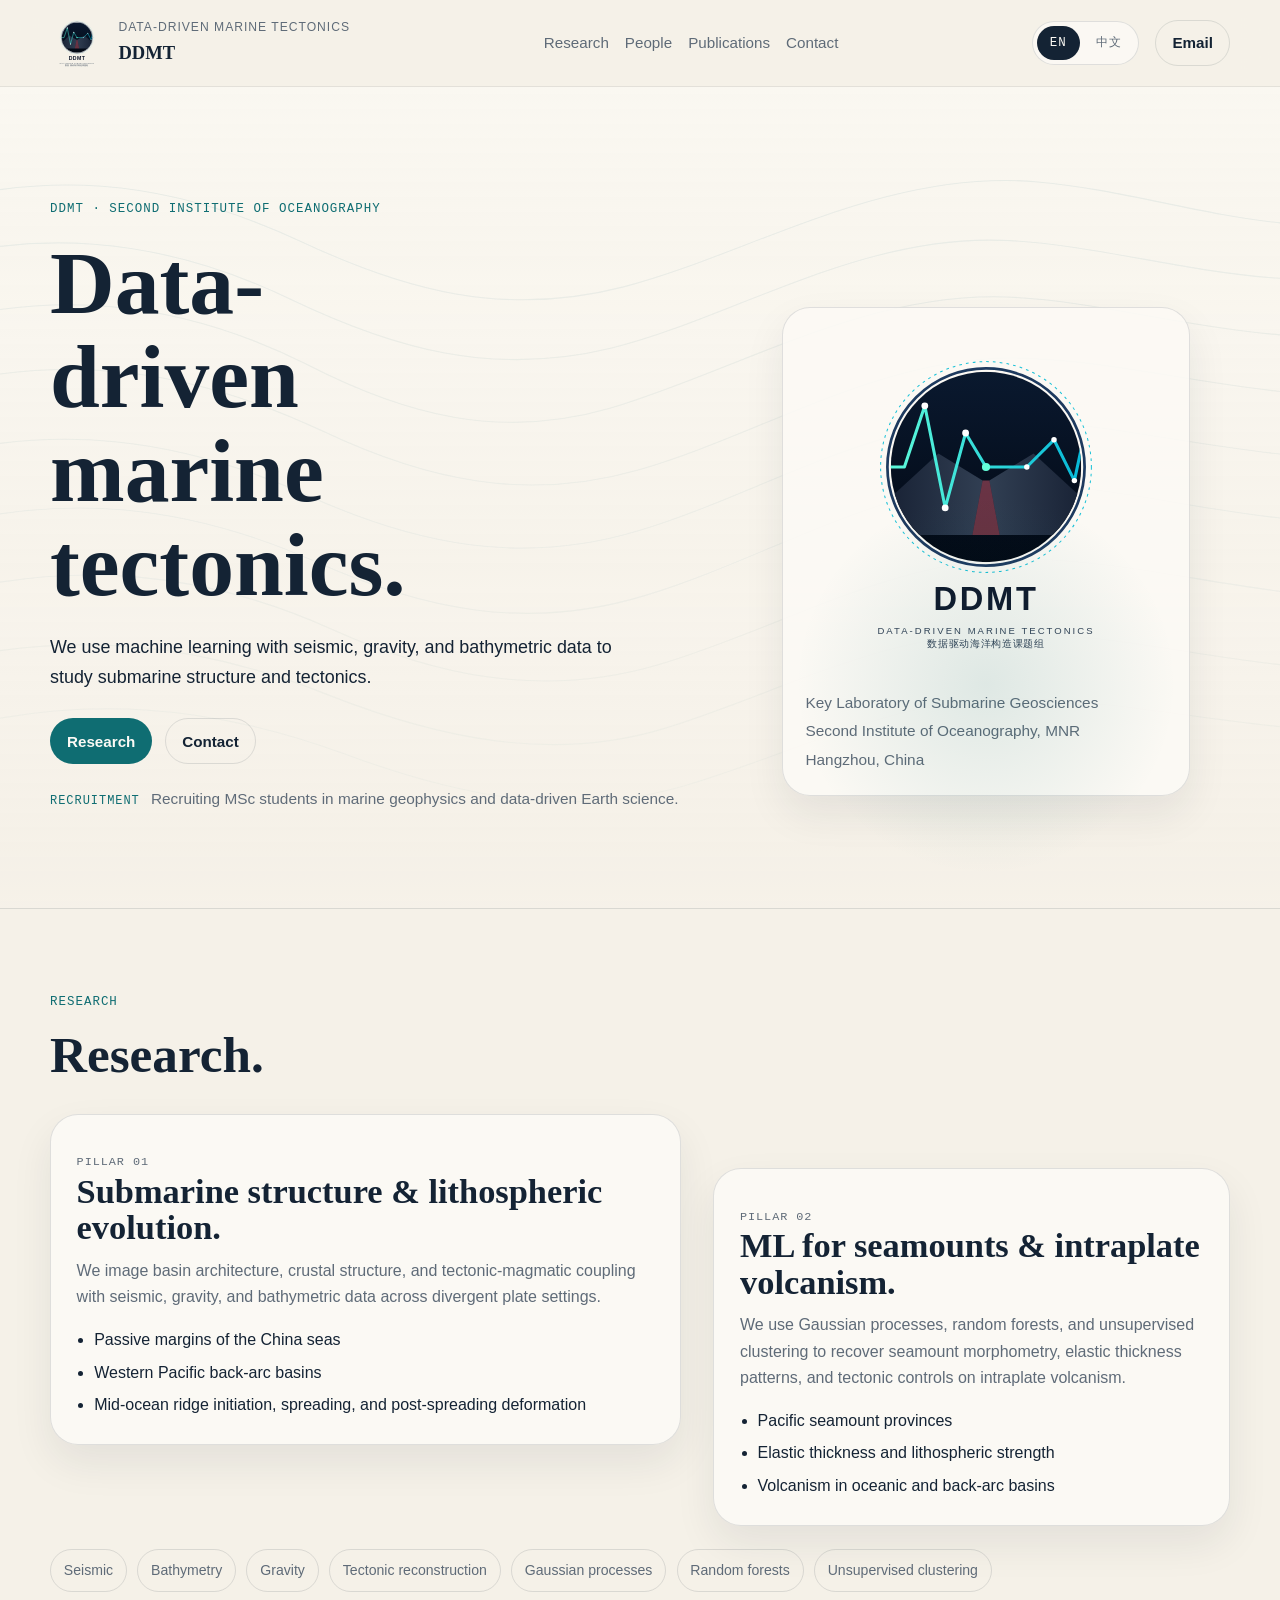
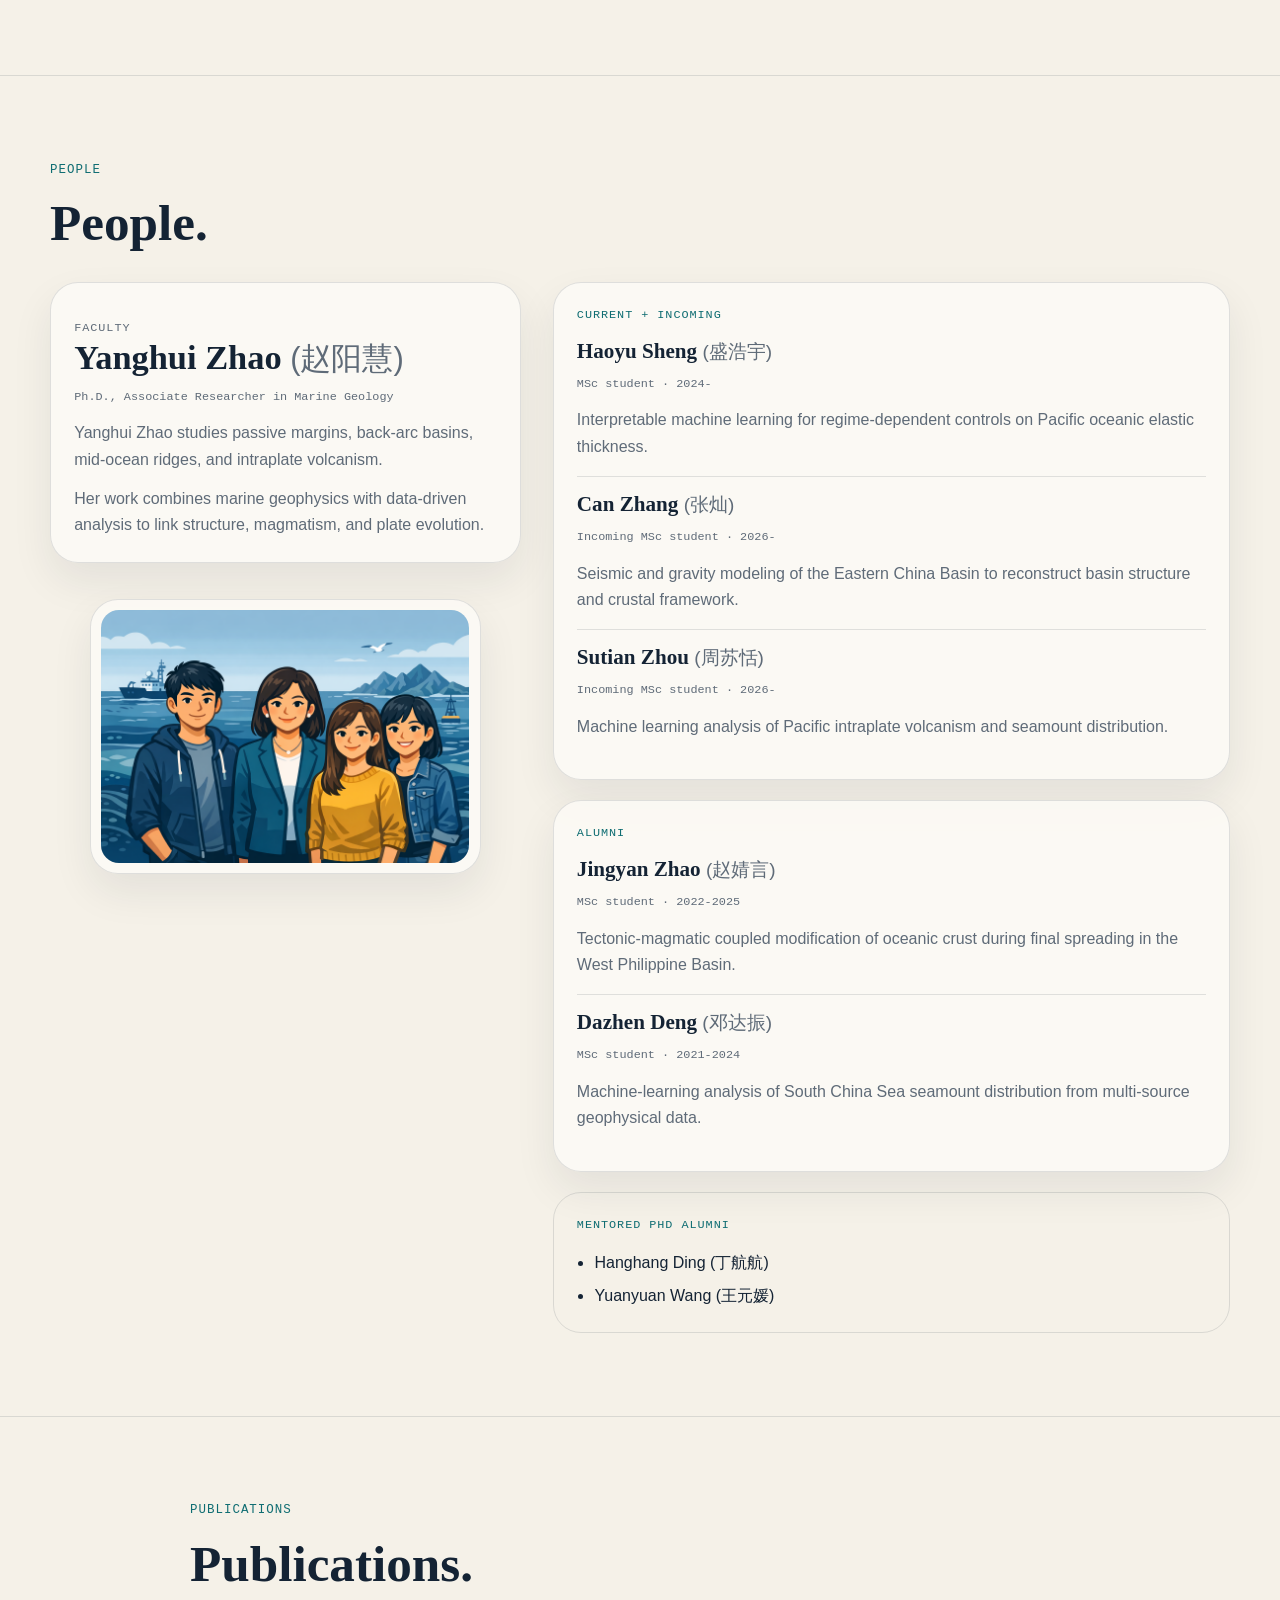
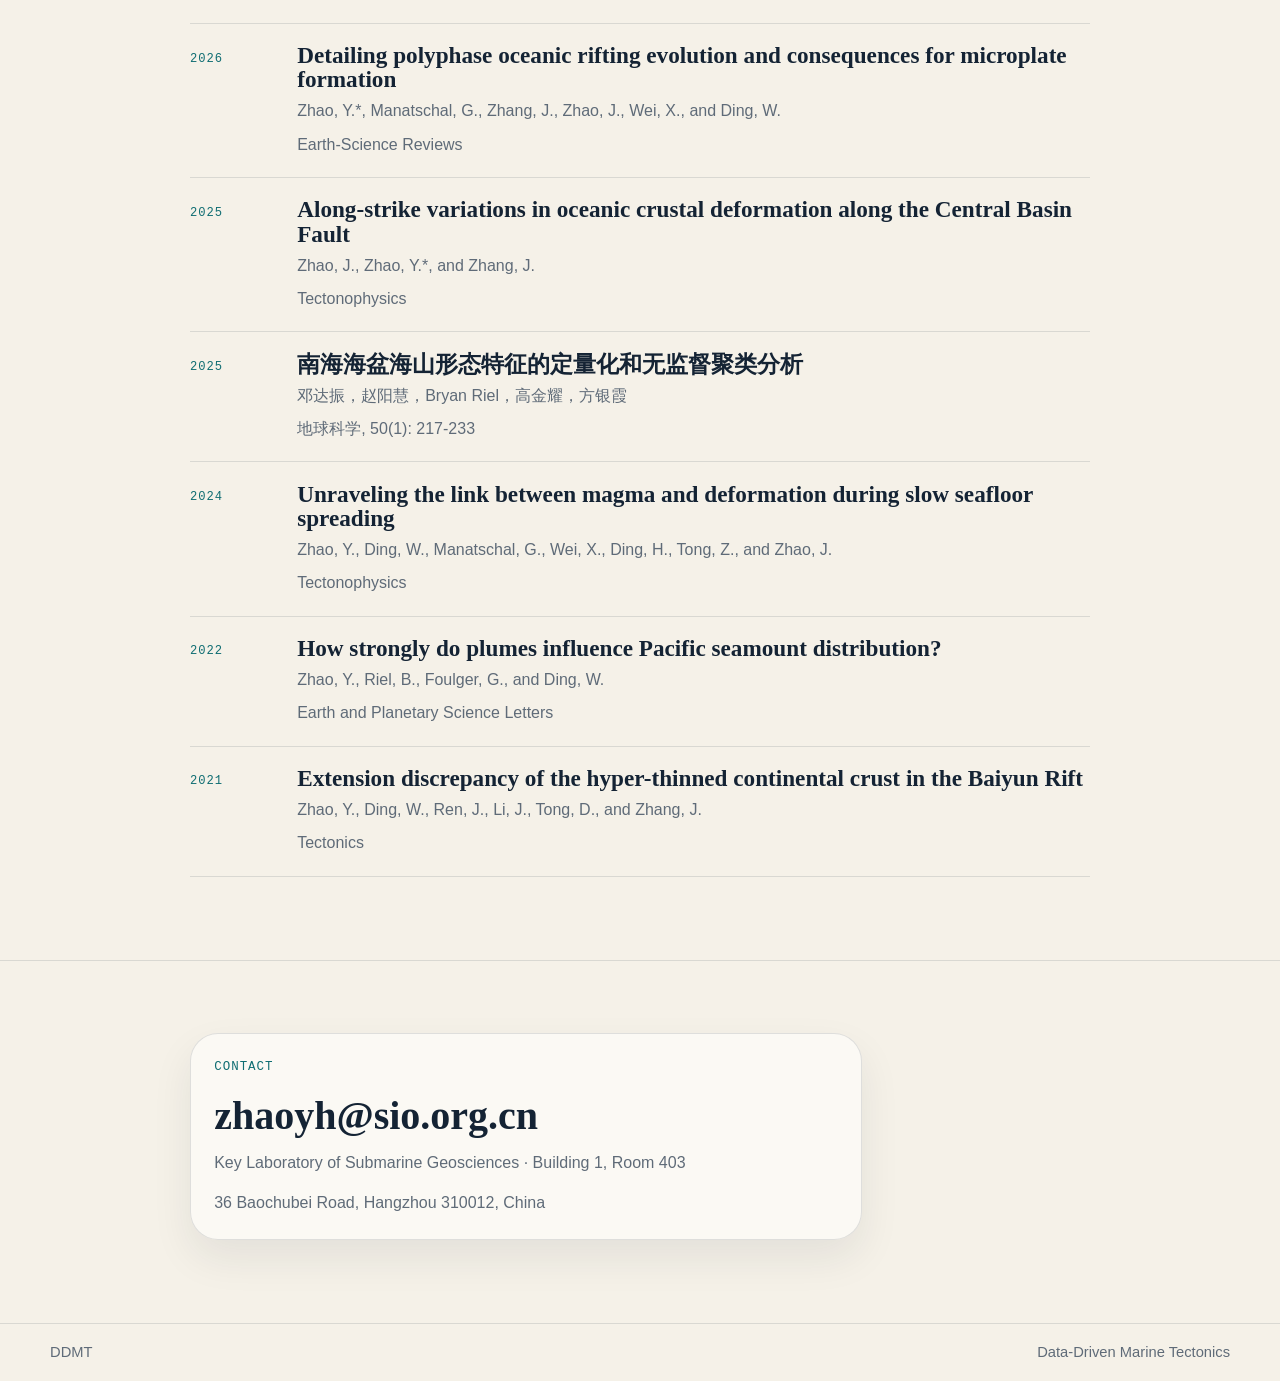
==== index.html @ 559ba995 "Add files via upload" ====
<!doctype html>
<html lang="en">
  <head>
    <meta charset="utf-8">
    <meta name="viewport" content="width=device-width, initial-scale=1">
    <title>DDMT | Data-Driven Marine Tectonics</title>
    <meta
      name="description"
      content="Data-Driven Marine Tectonics uses machine learning with seismic, gravity, and bathymetric data to study submarine structure and tectonics."
    >
    <link rel="stylesheet" href="styles.css">
  </head>
  <body>
    <header class="site-header">
      <div class="shell header-shell">
        <a class="brand" href="#top" aria-label="DDMT home">
          <img src="assets/logo.svg" alt="DDMT logo">
          <div class="brand-copy">
            <span>Data-Driven Marine Tectonics</span>
            <strong>DDMT</strong>
          </div>
        </a>

        <nav class="site-nav" aria-label="Primary">
          <a href="#research">Research</a>
          <a href="#people">People</a>
          <a href="#publications">Publications</a>
          <a href="#contact">Contact</a>
        </nav>

        <div class="header-tools">
          <nav class="language-switch" aria-label="Language switch">
            <a class="is-active" href="index.html" lang="en">EN</a>
            <a href="zh/index.html" lang="zh-CN">中文</a>
          </nav>

          <a class="button button--ghost" href="mailto:zhaoyh@sio.org.cn">Email</a>
        </div>
      </div>
    </header>

    <main id="top">
      <section class="hero">
        <div class="shell hero-layout">
          <div class="hero-copy" data-reveal>
            <p class="section-tag">DDMT · Second Institute of Oceanography</p>
            <h1>Data-driven marine tectonics.</h1>
            <p class="hero-mission">
              We use machine learning with seismic, gravity, and bathymetric data to study
              submarine structure and tectonics.
            </p>

            <div class="hero-actions">
              <a class="button" href="#research">Research</a>
              <a class="button button--secondary" href="#contact">Contact</a>
            </div>

            <p class="hero-note">
              <span>Recruitment</span>
              Recruiting MSc students in marine geophysics and data-driven Earth science.
            </p>
          </div>

          <figure class="hero-mark" data-reveal>
            <img class="hero-mark__logo" src="assets/logo.svg" alt="DDMT logo">
            <div class="hero-mark__meta">
              <p>Key Laboratory of Submarine Geosciences</p>
              <p>Second Institute of Oceanography, MNR</p>
              <p>Hangzhou, China</p>
            </div>
          </figure>
        </div>
      </section>

      <section class="section" id="research">
        <div class="shell">
          <div class="section-head" data-reveal>
            <p class="section-tag">Research</p>
            <h2>Research.</h2>
          </div>

          <div class="research-columns">
            <article class="research-pillar research-pillar--primary" data-reveal>
              <p class="mono-label">Pillar 01</p>
              <h3>Submarine structure &amp; lithospheric evolution.</h3>
              <p>
                We image basin architecture, crustal structure, and tectonic-magmatic coupling
                with seismic, gravity, and bathymetric data across divergent plate settings.
              </p>
              <ul class="plain-list">
                <li>Passive margins of the China seas</li>
                <li>Western Pacific back-arc basins</li>
                <li>Mid-ocean ridge initiation, spreading, and post-spreading deformation</li>
              </ul>
            </article>

            <article class="research-pillar research-pillar--secondary" data-reveal>
              <p class="mono-label">Pillar 02</p>
              <h3>ML for seamounts &amp; intraplate volcanism.</h3>
              <p>
                We use Gaussian processes, random forests, and unsupervised clustering to recover
                seamount morphometry, elastic thickness patterns, and tectonic controls on
                intraplate volcanism.
              </p>
              <ul class="plain-list">
                <li>Pacific seamount provinces</li>
                <li>Elastic thickness and lithospheric strength</li>
                <li>Volcanism in oceanic and back-arc basins</li>
              </ul>
            </article>
          </div>

          <div class="method-band" data-reveal>
            <span>Seismic</span>
            <span>Bathymetry</span>
            <span>Gravity</span>
            <span>Tectonic reconstruction</span>
            <span>Gaussian processes</span>
            <span>Random forests</span>
            <span>Unsupervised clustering</span>
          </div>
        </div>
      </section>

      <section class="section" id="people">
        <div class="shell">
          <div class="section-head" data-reveal>
            <p class="section-tag">People</p>
            <h2>People.</h2>
          </div>

          <div class="people-grid">
            <div class="people-aside">
              <article class="faculty-note" data-reveal>
                <p class="mono-label">Faculty</p>
                <h3>Yanghui Zhao <span>(赵阳慧)</span></h3>
                <p class="person-meta">Ph.D., Associate Researcher in Marine Geology</p>
                <p>
                  Yanghui Zhao studies passive margins, back-arc basins, mid-ocean ridges, and
                  intraplate volcanism.
                </p>
                <p>
                  Her work combines marine geophysics with data-driven analysis to link structure,
                  magmatism, and plate evolution.
                </p>
              </article>

              <figure class="group-figure" data-reveal>
                <img src="assets/group-photo-placeholder.png" alt="Cartoon group portrait of DDMT members">
              </figure>
            </div>

            <div class="people-lists">
              <section class="roster" data-reveal>
                <p class="mono-label">Current + Incoming</p>

                <article class="person-card">
                  <h4>Haoyu Sheng <span>(盛浩宇)</span></h4>
                  <p class="person-meta">MSc student · 2024-</p>
                  <p>Interpretable machine learning for regime-dependent controls on Pacific oceanic elastic thickness.</p>
                </article>

                <article class="person-card">
                  <h4>Can Zhang <span>(张灿)</span></h4>
                  <p class="person-meta">Incoming MSc student · 2026-</p>
                  <p>Seismic and gravity modeling of the Eastern China Basin to reconstruct basin structure and crustal framework.</p>
                </article>

                <article class="person-card">
                  <h4>Sutian Zhou <span>(周苏恬)</span></h4>
                  <p class="person-meta">Incoming MSc student · 2026-</p>
                  <p>Machine learning analysis of Pacific intraplate volcanism and seamount distribution.</p>
                </article>
              </section>

              <section class="roster" data-reveal>
                <p class="mono-label">Alumni</p>

                <article class="person-card">
                  <h4>Jingyan Zhao <span>(赵婧言)</span></h4>
                  <p class="person-meta">MSc student · 2022-2025</p>
                  <p>Tectonic-magmatic coupled modification of oceanic crust during final spreading in the West Philippine Basin.</p>
                </article>

                <article class="person-card">
                  <h4>Dazhen Deng <span>(邓达振)</span></h4>
                  <p class="person-meta">MSc student · 2021-2024</p>
                  <p>Machine-learning analysis of South China Sea seamount distribution from multi-source geophysical data.</p>
                </article>
              </section>

              <section class="roster roster--plain" data-reveal>
                <p class="mono-label">Mentored PhD Alumni</p>
                <ul class="plain-list plain-list--tight">
                  <li>Hanghang Ding (丁航航)</li>
                  <li>Yuanyuan Wang (王元媛)</li>
                </ul>
              </section>
            </div>
          </div>
        </div>
      </section>

      <section class="section" id="publications">
        <div class="shell shell--narrow">
          <div class="section-head" data-reveal>
            <p class="section-tag">Publications</p>
            <h2>Publications.</h2>
          </div>

          <div class="publication-list">
            <article class="publication-row" data-reveal>
              <p class="publication-year">2026</p>
              <div class="publication-main">
                <h3>Detailing polyphase oceanic rifting evolution and consequences for microplate formation</h3>
                <p>Zhao, Y.*, Manatschal, G., Zhang, J., Zhao, J., Wei, X., and Ding, W.</p>
                <p class="publication-venue">Earth-Science Reviews</p>
              </div>
            </article>

            <article class="publication-row" data-reveal>
              <p class="publication-year">2025</p>
              <div class="publication-main">
                <h3>Along-strike variations in oceanic crustal deformation along the Central Basin Fault</h3>
                <p>Zhao, J., Zhao, Y.*, and Zhang, J.</p>
                <p class="publication-venue">Tectonophysics</p>
              </div>
            </article>

            <article class="publication-row" data-reveal>
              <p class="publication-year">2025</p>
              <div class="publication-main">
                <h3>南海海盆海山形态特征的定量化和无监督聚类分析</h3>
                <p>邓达振，赵阳慧，Bryan Riel，高金耀，方银霞</p>
                <p class="publication-venue">地球科学, 50(1): 217-233</p>
              </div>
            </article>

            <article class="publication-row" data-reveal>
              <p class="publication-year">2024</p>
              <div class="publication-main">
                <h3>Unraveling the link between magma and deformation during slow seafloor spreading</h3>
                <p>Zhao, Y., Ding, W., Manatschal, G., Wei, X., Ding, H., Tong, Z., and Zhao, J.</p>
                <p class="publication-venue">Tectonophysics</p>
              </div>
            </article>

            <article class="publication-row" data-reveal>
              <p class="publication-year">2022</p>
              <div class="publication-main">
                <h3>How strongly do plumes influence Pacific seamount distribution?</h3>
                <p>Zhao, Y., Riel, B., Foulger, G., and Ding, W.</p>
                <p class="publication-venue">Earth and Planetary Science Letters</p>
              </div>
            </article>

            <article class="publication-row" data-reveal>
              <p class="publication-year">2021</p>
              <div class="publication-main">
                <h3>Extension discrepancy of the hyper-thinned continental crust in the Baiyun Rift</h3>
                <p>Zhao, Y., Ding, W., Ren, J., Li, J., Tong, D., and Zhang, J.</p>
                <p class="publication-venue">Tectonics</p>
              </div>
            </article>
          </div>
        </div>
      </section>

      <section class="section section--contact" id="contact">
        <div class="shell shell--narrow">
          <div class="contact-block" data-reveal>
            <p class="section-tag">Contact</p>
            <a class="contact-line contact-line--primary" href="mailto:zhaoyh@sio.org.cn">zhaoyh@sio.org.cn</a>
            <p class="contact-line">Key Laboratory of Submarine Geosciences · Building 1, Room 403</p>
            <p class="contact-line">36 Baochubei Road, Hangzhou 310012, China</p>
          </div>
        </div>
      </section>
    </main>

    <footer class="site-footer">
      <div class="shell footer-shell">
        <p>DDMT</p>
        <p>Data-Driven Marine Tectonics</p>
      </div>
    </footer>

    <script src="script.js"></script>
  </body>
</html>
---- styles.css ----
:root {
  --paper: #f5f1e8;
  --paper-strong: #fcfaf5;
  --panel: #faf7f0;
  --ink: #142334;
  --muted: #5f6b78;
  --accent: #0f6d72;
  --accent-soft: rgba(15, 109, 114, 0.1);
  --rule: rgba(20, 35, 52, 0.12);
  --shadow: 0 18px 40px rgba(20, 35, 52, 0.08);
  --font-display: "Iowan Old Style", "Palatino Linotype", "Book Antiqua", "Noto Serif SC", "Songti SC", serif;
  --font-sans: -apple-system, BlinkMacSystemFont, "PingFang SC", "Hiragino Sans GB", "Noto Sans SC", "Helvetica Neue", Arial, sans-serif;
  --font-mono: "SFMono-Regular", "SF Mono", Menlo, Consolas, "Liberation Mono", monospace;
  --radius-lg: 28px;
  --radius-md: 20px;
}

* {
  box-sizing: border-box;
}

html {
  scroll-behavior: smooth;
}

body {
  margin: 0;
  color: var(--ink);
  background: var(--paper);
  font-family: var(--font-sans);
  line-height: 1.65;
}

img {
  display: block;
  max-width: 100%;
}

a {
  color: inherit;
  text-decoration: none;
}

.shell {
  width: min(1180px, calc(100vw - 2rem));
  margin: 0 auto;
}

.shell--narrow {
  width: min(900px, calc(100vw - 2rem));
}

.site-header {
  position: sticky;
  top: 0;
  z-index: 20;
  border-bottom: 1px solid rgba(20, 35, 52, 0.08);
  background: rgba(245, 241, 232, 0.86);
  backdrop-filter: blur(16px);
}

.header-shell,
.footer-shell {
  display: flex;
  align-items: center;
  justify-content: space-between;
  gap: 1rem;
  padding: 1rem 0;
}

.brand {
  display: inline-flex;
  align-items: center;
  gap: 0.9rem;
  min-width: 0;
}

.brand img {
  width: 54px;
  height: 54px;
}

.brand-copy {
  display: grid;
  gap: 0.08rem;
}

.brand-copy span {
  color: var(--muted);
  font-size: 0.76rem;
  letter-spacing: 0.08em;
  text-transform: uppercase;
}

.brand-copy strong {
  font-family: var(--font-display);
  font-size: 1.16rem;
  font-weight: 600;
}

.site-nav,
.header-tools {
  display: flex;
  align-items: center;
  gap: 1rem;
}

.site-nav a {
  color: var(--muted);
  font-size: 0.95rem;
}

.site-nav a:hover,
.site-nav a:focus-visible {
  color: var(--ink);
}

.language-switch {
  display: inline-flex;
  align-items: center;
  gap: 0.18rem;
  padding: 0.22rem;
  border: 1px solid var(--rule);
  border-radius: 999px;
  background: rgba(252, 250, 245, 0.86);
}

.language-switch a,
.section-tag,
.mono-label,
.publication-year {
  font-family: var(--font-mono);
  letter-spacing: 0.08em;
  text-transform: uppercase;
}

.language-switch a {
  display: inline-flex;
  align-items: center;
  justify-content: center;
  min-height: 34px;
  padding: 0 0.82rem;
  border-radius: 999px;
  color: var(--muted);
  font-size: 0.78rem;
}

.language-switch a.is-active {
  background: var(--ink);
  color: var(--paper-strong);
}

.button {
  display: inline-flex;
  align-items: center;
  justify-content: center;
  min-height: 46px;
  padding: 0 1rem;
  border: 1px solid transparent;
  border-radius: 999px;
  background: var(--accent);
  color: var(--paper-strong);
  font-family: var(--font-sans);
  font-size: 0.95rem;
  font-weight: 600;
  transition: transform 180ms ease, background 180ms ease, color 180ms ease;
}

.button:hover,
.button:focus-visible {
  transform: translateY(-1px);
}

.button--secondary,
.button--ghost {
  border-color: var(--rule);
  background: transparent;
  color: var(--ink);
}

.hero {
  position: relative;
  overflow: clip;
  padding: 7rem 0 6rem;
}

.hero::before {
  content: "";
  position: absolute;
  inset: 0;
  background:
    linear-gradient(180deg, rgba(252, 250, 245, 0.7), rgba(245, 241, 232, 0.92)),
    url("assets/contours.svg") center top / cover no-repeat;
  opacity: 0.95;
  pointer-events: none;
}

.hero::after {
  content: "";
  position: absolute;
  inset: auto 8% 2rem auto;
  width: 24rem;
  height: 24rem;
  border-radius: 50%;
  background: radial-gradient(circle, rgba(15, 109, 114, 0.12), transparent 70%);
  pointer-events: none;
}

.hero-layout,
.research-columns,
.people-grid {
  position: relative;
  display: grid;
  gap: 2rem;
}

.hero-layout {
  grid-template-columns: minmax(0, 1.15fr) minmax(300px, 0.85fr);
  align-items: end;
}

.hero-copy,
[data-reveal] {
  opacity: 1;
  transform: translateY(0);
  transition: opacity 700ms ease, transform 700ms ease;
}

.js-ready [data-reveal] {
  opacity: 0;
  transform: translateY(18px);
}

.js-ready [data-reveal].is-visible {
  opacity: 1;
  transform: translateY(0);
}

.section-tag {
  margin: 0 0 1rem;
  color: var(--accent);
  font-size: 0.78rem;
}

.hero h1,
.section-head h2,
.research-pillar h3,
.faculty-note h3,
.person-card h4,
.publication-main h3,
.contact-line--primary {
  margin: 0;
  font-family: var(--font-display);
  font-weight: 600;
  line-height: 1.05;
}

.hero h1 {
  max-width: 10ch;
  font-size: clamp(3.2rem, 7vw, 6rem);
}

.hero-mission {
  max-width: 38rem;
  margin: 1.35rem 0 0;
  font-size: 1.12rem;
  color: var(--ink);
}

.hero-actions {
  display: flex;
  flex-wrap: wrap;
  gap: 0.8rem;
  margin-top: 1.6rem;
}

.hero-note {
  display: flex;
  flex-wrap: wrap;
  gap: 0.7rem;
  align-items: baseline;
  margin: 1.35rem 0 0;
  color: var(--muted);
  font-size: 0.96rem;
}

.hero-note span {
  color: var(--accent);
  font-family: var(--font-mono);
  font-size: 0.75rem;
  letter-spacing: 0.08em;
  text-transform: uppercase;
}

.hero-mark,
.research-pillar,
.faculty-note,
.group-figure,
.roster,
.contact-block {
  border: 1px solid var(--rule);
  border-radius: var(--radius-lg);
  background: rgba(252, 250, 245, 0.88);
  box-shadow: var(--shadow);
}

.hero-mark {
  display: grid;
  gap: 1.2rem;
  padding: 1.4rem;
}

.hero-mark__logo {
  width: min(100%, 340px);
  justify-self: center;
}

.hero-mark__meta {
  display: grid;
  gap: 0.2rem;
  color: var(--muted);
  font-size: 0.96rem;
}

.hero-mark__meta p {
  margin: 0;
}

.section {
  padding: 5.2rem 0;
  border-top: 1px solid var(--rule);
}

.section-head {
  max-width: 48rem;
  margin-bottom: 2rem;
}

.section-head h2 {
  font-size: clamp(2.1rem, 4vw, 3.8rem);
}

.research-columns {
  grid-template-columns: minmax(0, 1.1fr) minmax(0, 0.9fr);
  align-items: start;
}

.research-pillar {
  padding: 1.6rem;
}

.research-pillar--secondary {
  margin-top: 3.4rem;
}

.mono-label {
  margin: 0 0 0.9rem;
  color: var(--accent);
  font-size: 0.74rem;
}

.research-pillar h3,
.faculty-note h3,
.publication-main h3 {
  font-size: clamp(1.45rem, 3vw, 2.15rem);
}

.research-pillar p,
.faculty-note p,
.person-card p,
.publication-main p,
.contact-line {
  margin: 0.8rem 0 0;
  color: var(--muted);
}

.plain-list {
  margin: 1rem 0 0;
  padding-left: 1.1rem;
}

.plain-list li + li {
  margin-top: 0.4rem;
}

.plain-list--tight {
  margin-top: 0.6rem;
}

.method-band {
  display: flex;
  flex-wrap: wrap;
  gap: 0.65rem;
  margin-top: 1.4rem;
}

.method-band span {
  padding: 0.58rem 0.8rem;
  border-radius: 999px;
  background: transparent;
  border: 1px solid var(--rule);
  color: var(--muted);
  font-size: 0.88rem;
}

.people-grid {
  grid-template-columns: minmax(280px, 0.82fr) minmax(0, 1.18fr);
  align-items: start;
}

.people-aside,
.people-lists {
  display: grid;
  gap: 1.25rem;
}

.faculty-note,
.roster,
.contact-block {
  padding: 1.45rem;
}

.faculty-note h3 span,
.person-card h4 span {
  color: var(--muted);
  font-family: var(--font-sans);
  font-size: 0.9em;
  font-weight: 500;
}

.person-meta {
  color: var(--accent);
  font-family: var(--font-mono);
  font-size: 0.74rem;
}

.group-figure {
  padding: 0.65rem;
}

.group-figure img {
  width: 100%;
  aspect-ratio: 16 / 11;
  object-fit: cover;
  border-radius: calc(var(--radius-lg) - 10px);
}

.person-card {
  padding: 1rem 0;
  border-top: 1px solid var(--rule);
}

.person-card:first-of-type {
  padding-top: 0;
  border-top: 0;
}

.person-card h4 {
  font-size: 1.32rem;
}

.roster--plain {
  background: transparent;
  box-shadow: none;
}

.publication-list {
  border-top: 1px solid var(--rule);
}

.publication-row {
  display: grid;
  grid-template-columns: 88px minmax(0, 1fr);
  gap: 1.2rem;
  padding: 1.2rem 0;
  border-bottom: 1px solid var(--rule);
  transition: transform 180ms ease;
}

.publication-row:hover {
  transform: translateX(8px);
}

.publication-year {
  margin: 0.35rem 0 0;
  color: var(--accent);
  font-size: 0.76rem;
}

.publication-main h3 {
  font-size: 1.45rem;
  text-decoration: underline;
  text-decoration-thickness: 1px;
  text-underline-offset: 0.14em;
  text-decoration-color: transparent;
  transition: text-decoration-color 180ms ease;
}

.publication-row:hover .publication-main h3 {
  text-decoration-color: currentColor;
}

.publication-main p {
  margin-top: 0.42rem;
}

.publication-venue {
  color: var(--ink);
}

.section--contact {
  padding-top: 4.5rem;
}

.contact-block {
  max-width: 42rem;
}

.contact-line {
  font-size: 1rem;
}

.contact-line--primary {
  display: inline-block;
  margin-top: 0.1rem;
  font-size: clamp(1.7rem, 4vw, 2.5rem);
  color: var(--ink);
}

.site-footer {
  border-top: 1px solid var(--rule);
}

.site-footer p {
  margin: 0;
  color: var(--muted);
  font-size: 0.92rem;
}

@media (max-width: 980px) {
  .hero-layout,
  .research-columns,
  .people-grid {
    grid-template-columns: 1fr;
  }

  .research-pillar--secondary {
    margin-top: 0;
  }
}

@media (max-width: 780px) {
  .header-shell,
  .footer-shell,
  .site-nav,
  .header-tools,
  .hero-actions {
    flex-wrap: wrap;
  }

  .header-shell {
    justify-content: center;
  }

  .site-nav,
  .header-tools {
    justify-content: center;
    width: 100%;
  }

  .button--ghost {
    width: 100%;
  }

  .hero {
    padding-top: 5.6rem;
  }

  .hero h1 {
    max-width: 12ch;
  }

  .publication-row {
    grid-template-columns: 1fr;
    gap: 0.4rem;
  }
}
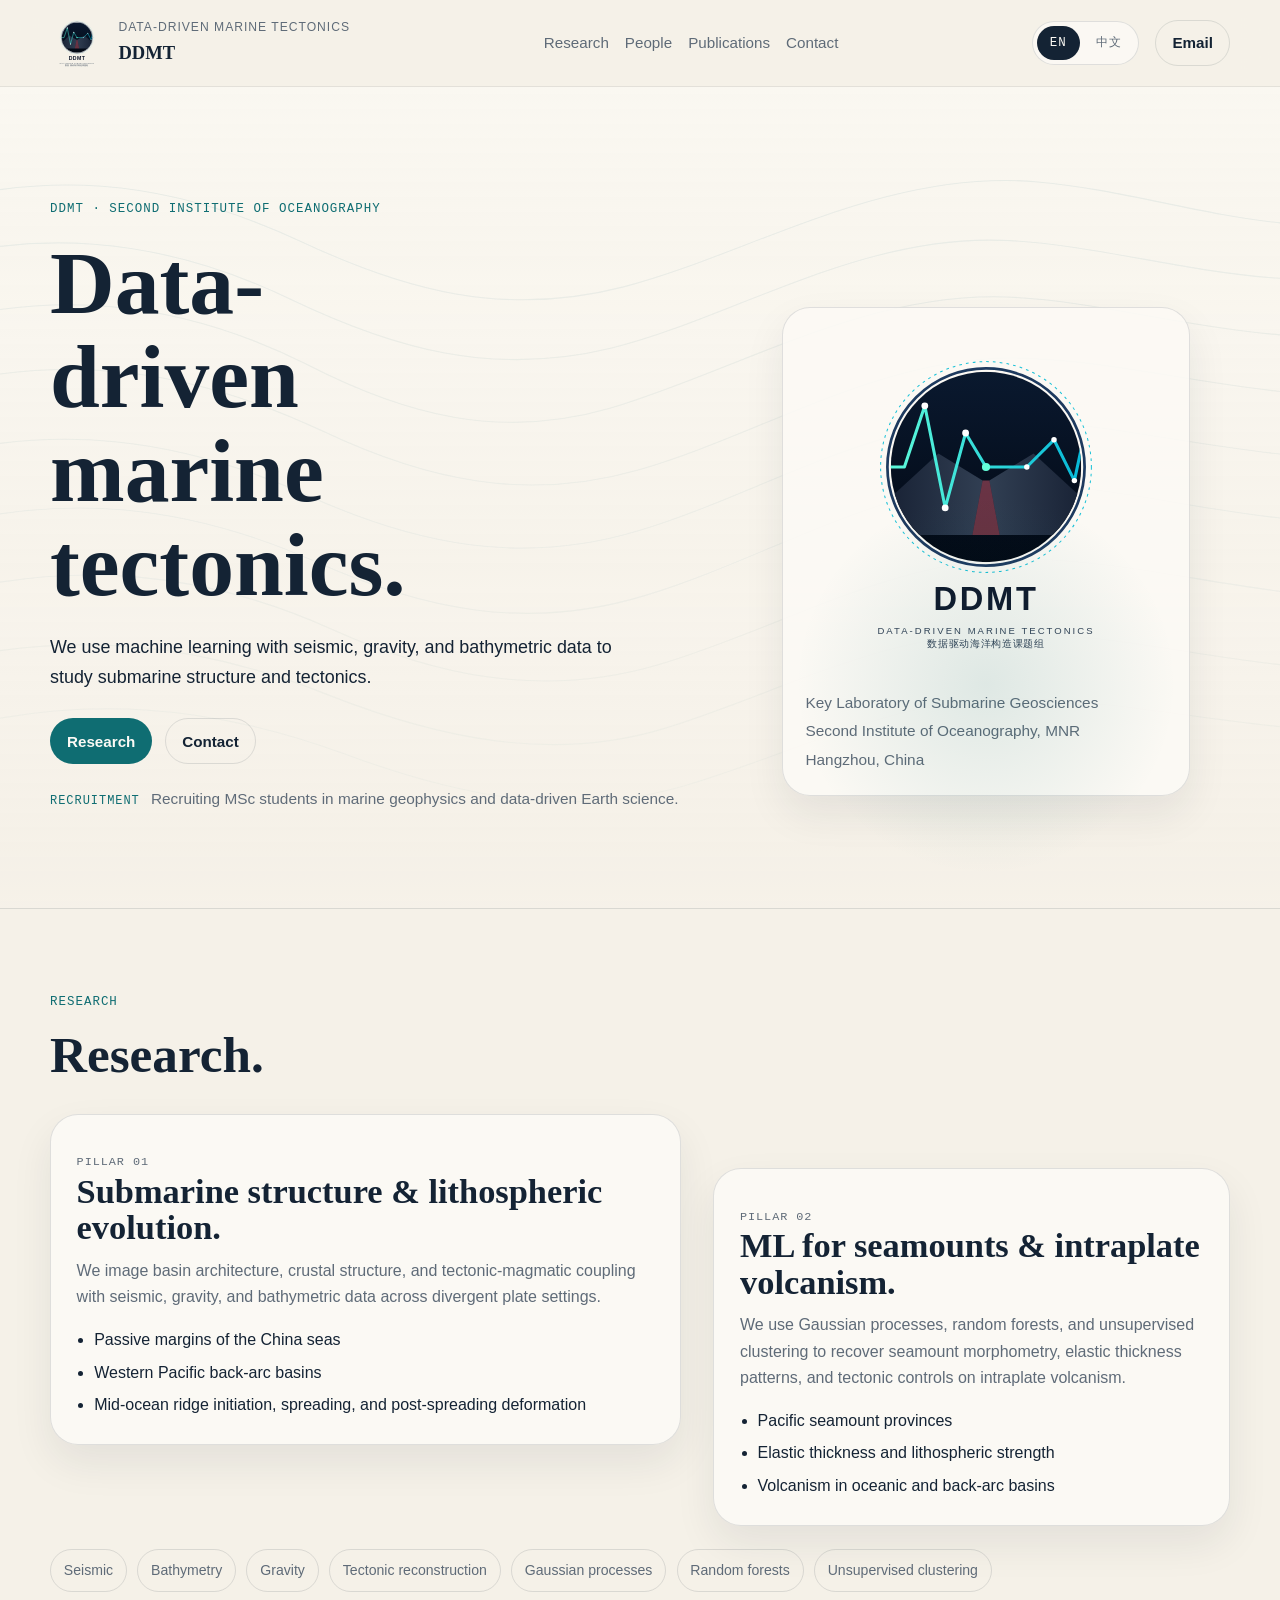
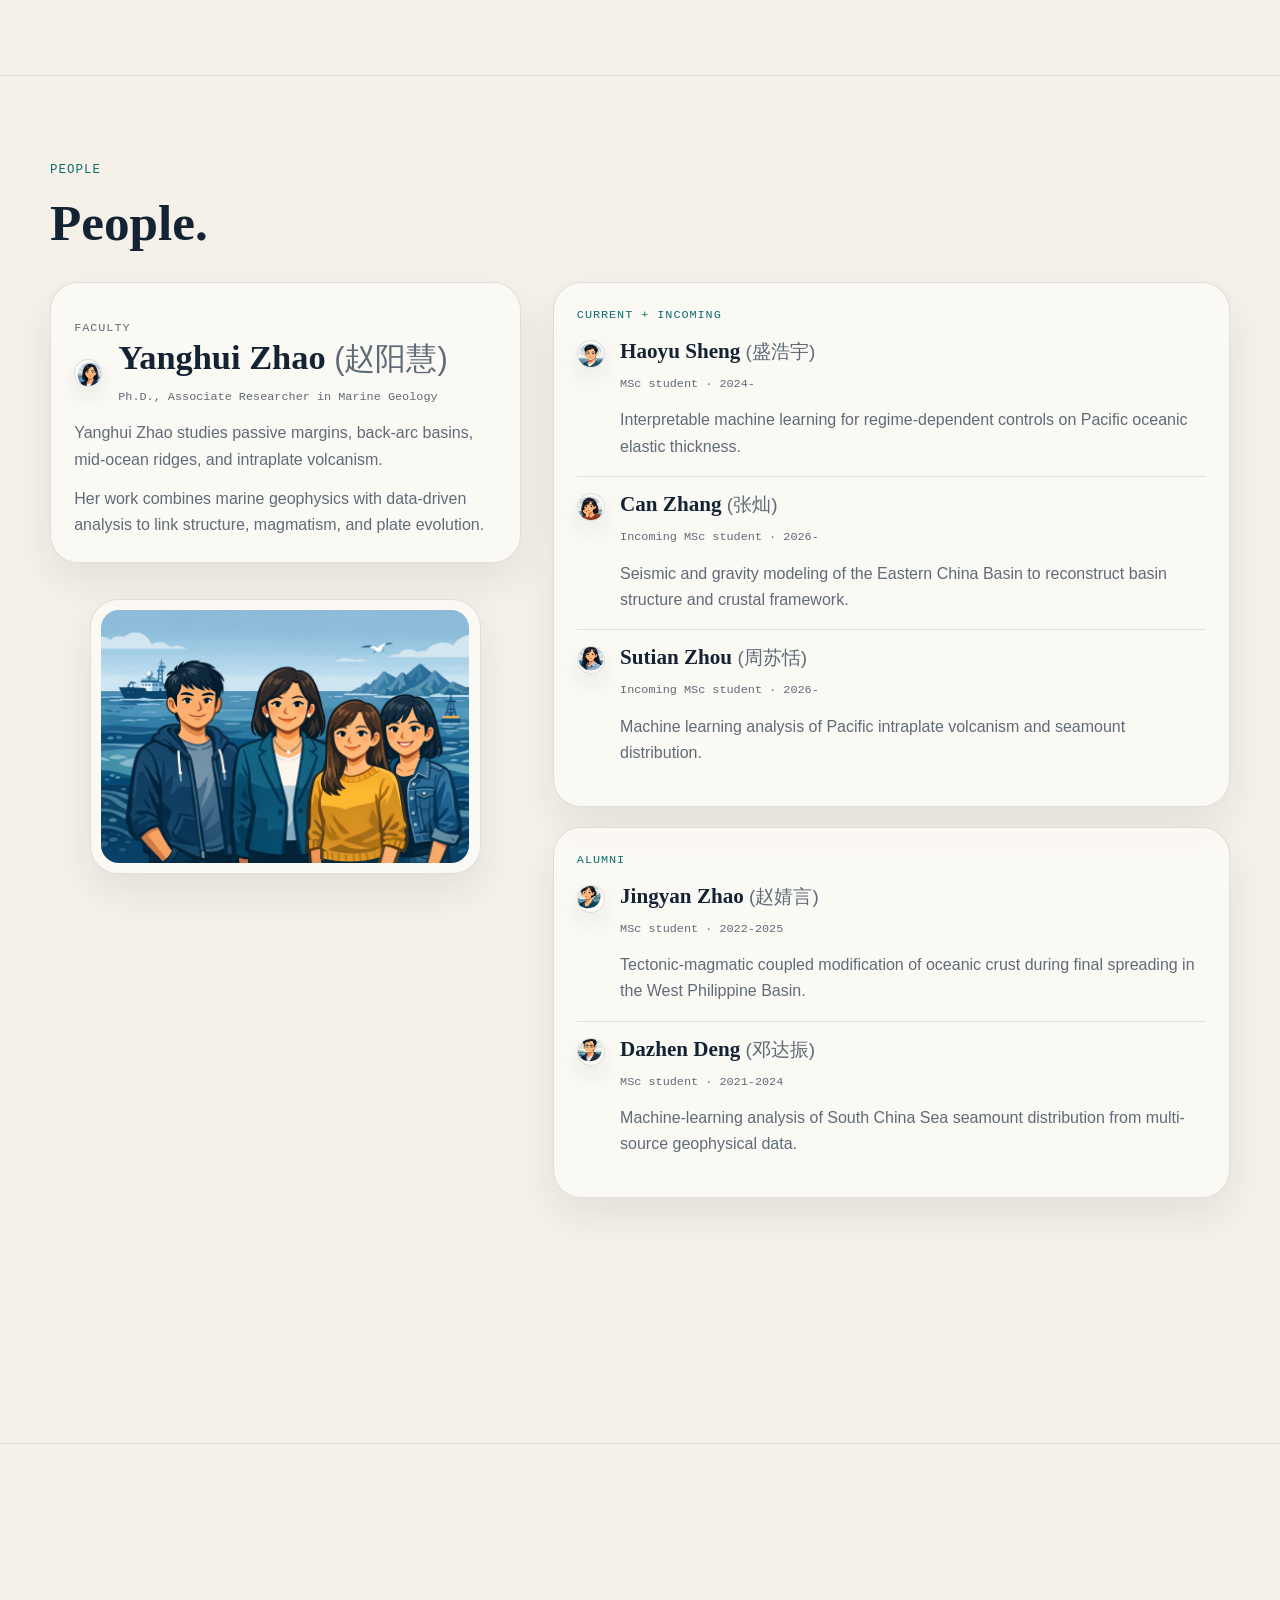
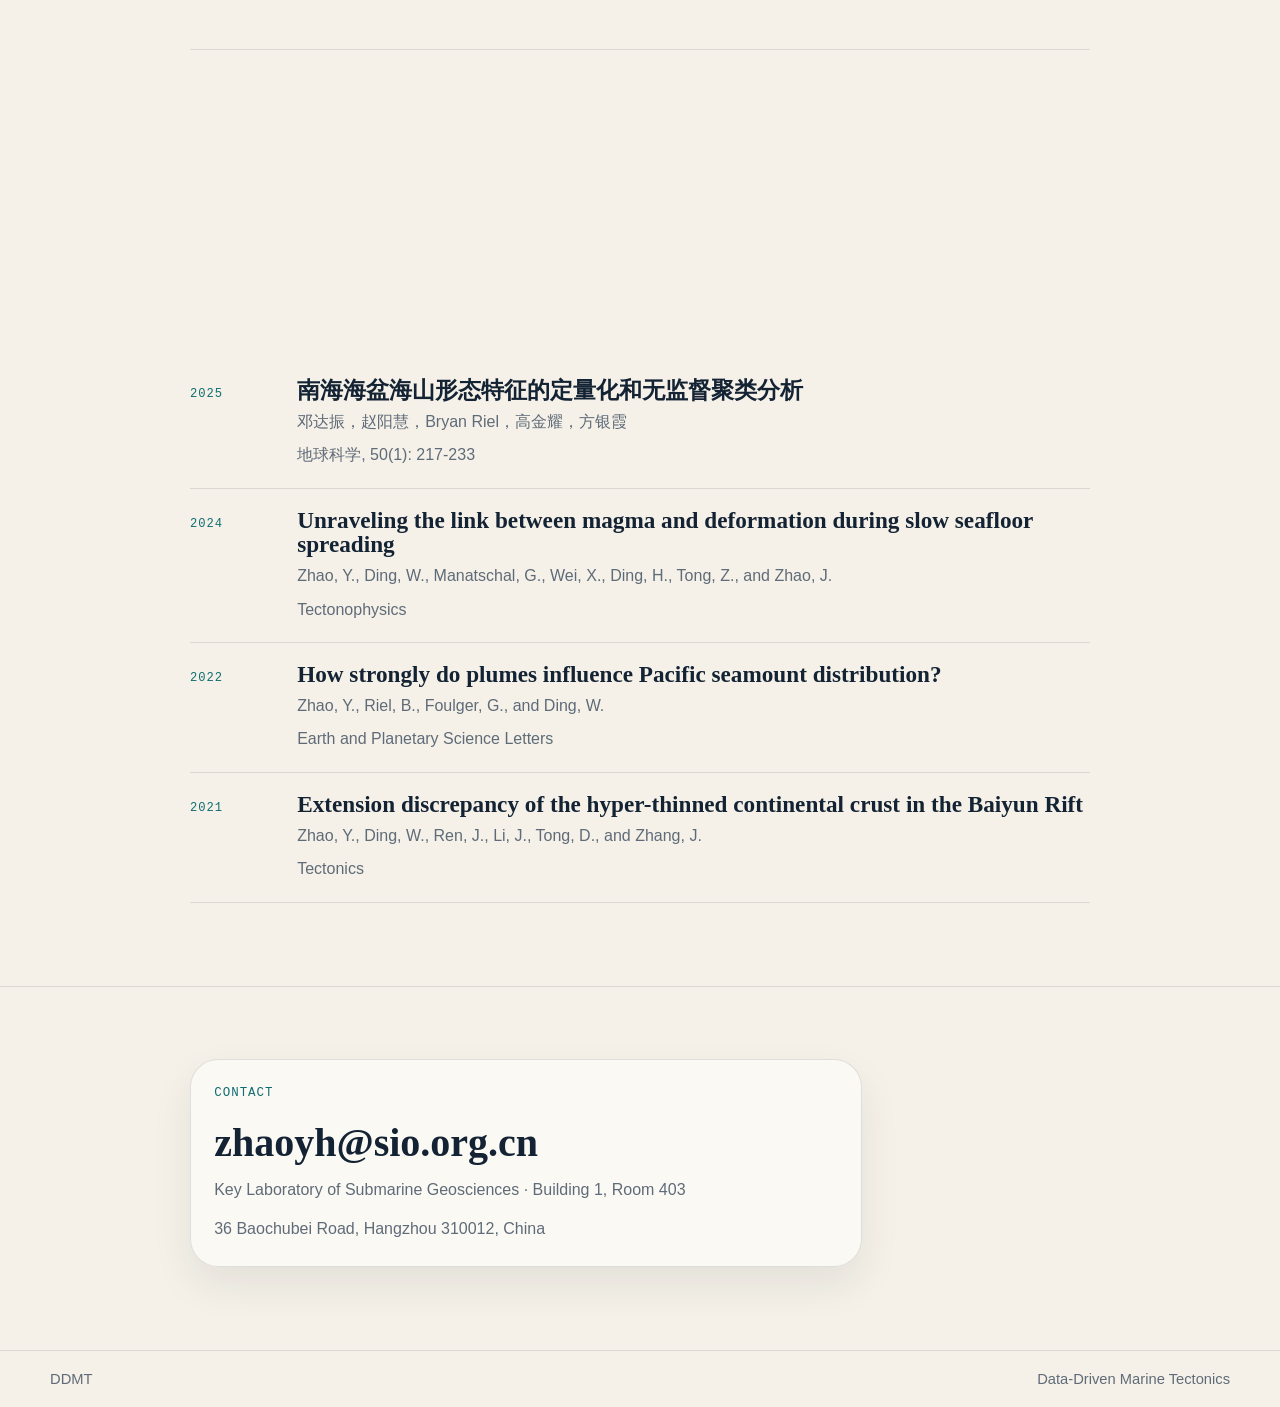
==== commit 76c53eaf: "Add files via upload" ====
--- a/index.html
+++ b/index.html
@@ -133,8 +133,13 @@
             <div class="people-aside">
               <article class="faculty-note" data-reveal>
                 <p class="mono-label">Faculty</p>
-                <h3>Yanghui Zhao <span>(赵阳慧)</span></h3>
-                <p class="person-meta">Ph.D., Associate Researcher in Marine Geology</p>
+                <div class="faculty-note__head">
+                  <img class="person-card__avatar faculty-note__avatar" src="assets/headshots/yanghui-zhao.png" alt="Portrait of Yanghui Zhao">
+                  <div>
+                    <h3>Yanghui Zhao <span>(赵阳慧)</span></h3>
+                    <p class="person-meta">Ph.D., Associate Researcher in Marine Geology</p>
+                  </div>
+                </div>
                 <p>
                   Yanghui Zhao studies passive margins, back-arc basins, mid-ocean ridges, and
                   intraplate volcanism.
@@ -155,21 +160,30 @@
                 <p class="mono-label">Current + Incoming</p>
 
                 <article class="person-card">
-                  <h4>Haoyu Sheng <span>(盛浩宇)</span></h4>
-                  <p class="person-meta">MSc student · 2024-</p>
-                  <p>Interpretable machine learning for regime-dependent controls on Pacific oceanic elastic thickness.</p>
-                </article>
-
-                <article class="person-card">
-                  <h4>Can Zhang <span>(张灿)</span></h4>
-                  <p class="person-meta">Incoming MSc student · 2026-</p>
-                  <p>Seismic and gravity modeling of the Eastern China Basin to reconstruct basin structure and crustal framework.</p>
-                </article>
-
-                <article class="person-card">
-                  <h4>Sutian Zhou <span>(周苏恬)</span></h4>
-                  <p class="person-meta">Incoming MSc student · 2026-</p>
-                  <p>Machine learning analysis of Pacific intraplate volcanism and seamount distribution.</p>
+                  <img class="person-card__avatar" src="assets/headshots/haoyu-sheng.png" alt="Portrait of Haoyu Sheng">
+                  <div>
+                    <h4>Haoyu Sheng <span>(盛浩宇)</span></h4>
+                    <p class="person-meta">MSc student · 2024-</p>
+                    <p>Interpretable machine learning for regime-dependent controls on Pacific oceanic elastic thickness.</p>
+                  </div>
+                </article>
+
+                <article class="person-card">
+                  <img class="person-card__avatar" src="assets/headshots/can-zhang.png" alt="Portrait of Can Zhang">
+                  <div>
+                    <h4>Can Zhang <span>(张灿)</span></h4>
+                    <p class="person-meta">Incoming MSc student · 2026-</p>
+                    <p>Seismic and gravity modeling of the Eastern China Basin to reconstruct basin structure and crustal framework.</p>
+                  </div>
+                </article>
+
+                <article class="person-card">
+                  <img class="person-card__avatar" src="assets/headshots/sutian-zhou.png" alt="Portrait of Sutian Zhou">
+                  <div>
+                    <h4>Sutian Zhou <span>(周苏恬)</span></h4>
+                    <p class="person-meta">Incoming MSc student · 2026-</p>
+                    <p>Machine learning analysis of Pacific intraplate volcanism and seamount distribution.</p>
+                  </div>
                 </article>
               </section>
 
@@ -177,15 +191,21 @@
                 <p class="mono-label">Alumni</p>
 
                 <article class="person-card">
-                  <h4>Jingyan Zhao <span>(赵婧言)</span></h4>
-                  <p class="person-meta">MSc student · 2022-2025</p>
-                  <p>Tectonic-magmatic coupled modification of oceanic crust during final spreading in the West Philippine Basin.</p>
-                </article>
-
-                <article class="person-card">
-                  <h4>Dazhen Deng <span>(邓达振)</span></h4>
-                  <p class="person-meta">MSc student · 2021-2024</p>
-                  <p>Machine-learning analysis of South China Sea seamount distribution from multi-source geophysical data.</p>
+                  <img class="person-card__avatar" src="assets/headshots/jingyan-zhao.png" alt="Portrait of Jingyan Zhao">
+                  <div>
+                    <h4>Jingyan Zhao <span>(赵婧言)</span></h4>
+                    <p class="person-meta">MSc student · 2022-2025</p>
+                    <p>Tectonic-magmatic coupled modification of oceanic crust during final spreading in the West Philippine Basin.</p>
+                  </div>
+                </article>
+
+                <article class="person-card">
+                  <img class="person-card__avatar" src="assets/headshots/dazhen-deng.png" alt="Portrait of Dazhen Deng">
+                  <div>
+                    <h4>Dazhen Deng <span>(邓达振)</span></h4>
+                    <p class="person-meta">MSc student · 2021-2024</p>
+                    <p>Machine-learning analysis of South China Sea seamount distribution from multi-source geophysical data.</p>
+                  </div>
                 </article>
               </section>
 
--- a/styles.css
+++ b/styles.css
@@ -11,6 +11,8 @@
   --font-display: "Iowan Old Style", "Palatino Linotype", "Book Antiqua", "Noto Serif SC", "Songti SC", serif;
   --font-sans: -apple-system, BlinkMacSystemFont, "PingFang SC", "Hiragino Sans GB", "Noto Sans SC", "Helvetica Neue", Arial, sans-serif;
   --font-mono: "SFMono-Regular", "SF Mono", Menlo, Consolas, "Liberation Mono", monospace;
+  --avatar-size: 28px;
+  --avatar-size-featured: 42px;
   --radius-lg: 28px;
   --radius-md: 20px;
 }
@@ -420,6 +422,18 @@
   padding: 1.45rem;
 }
 
+.faculty-note__head {
+  display: grid;
+  grid-template-columns: auto minmax(0, 1fr);
+  gap: 1rem;
+  align-items: center;
+}
+
+.faculty-note__avatar {
+  width: var(--avatar-size-featured);
+  height: var(--avatar-size-featured);
+}
+
 .faculty-note h3 span,
 .person-card h4 span {
   color: var(--muted);
@@ -446,6 +460,10 @@
 }
 
 .person-card {
+  display: grid;
+  grid-template-columns: auto minmax(0, 1fr);
+  gap: 0.95rem;
+  align-items: start;
   padding: 1rem 0;
   border-top: 1px solid var(--rule);
 }
@@ -457,6 +475,16 @@
 
 .person-card h4 {
   font-size: 1.32rem;
+}
+
+.person-card__avatar {
+  width: var(--avatar-size);
+  height: var(--avatar-size);
+  object-fit: cover;
+  border-radius: 50%;
+  border: 1px solid rgba(20, 35, 52, 0.12);
+  box-shadow: 0 10px 22px rgba(20, 35, 52, 0.08);
+  background: var(--paper-strong);
 }
 
 .roster--plain {
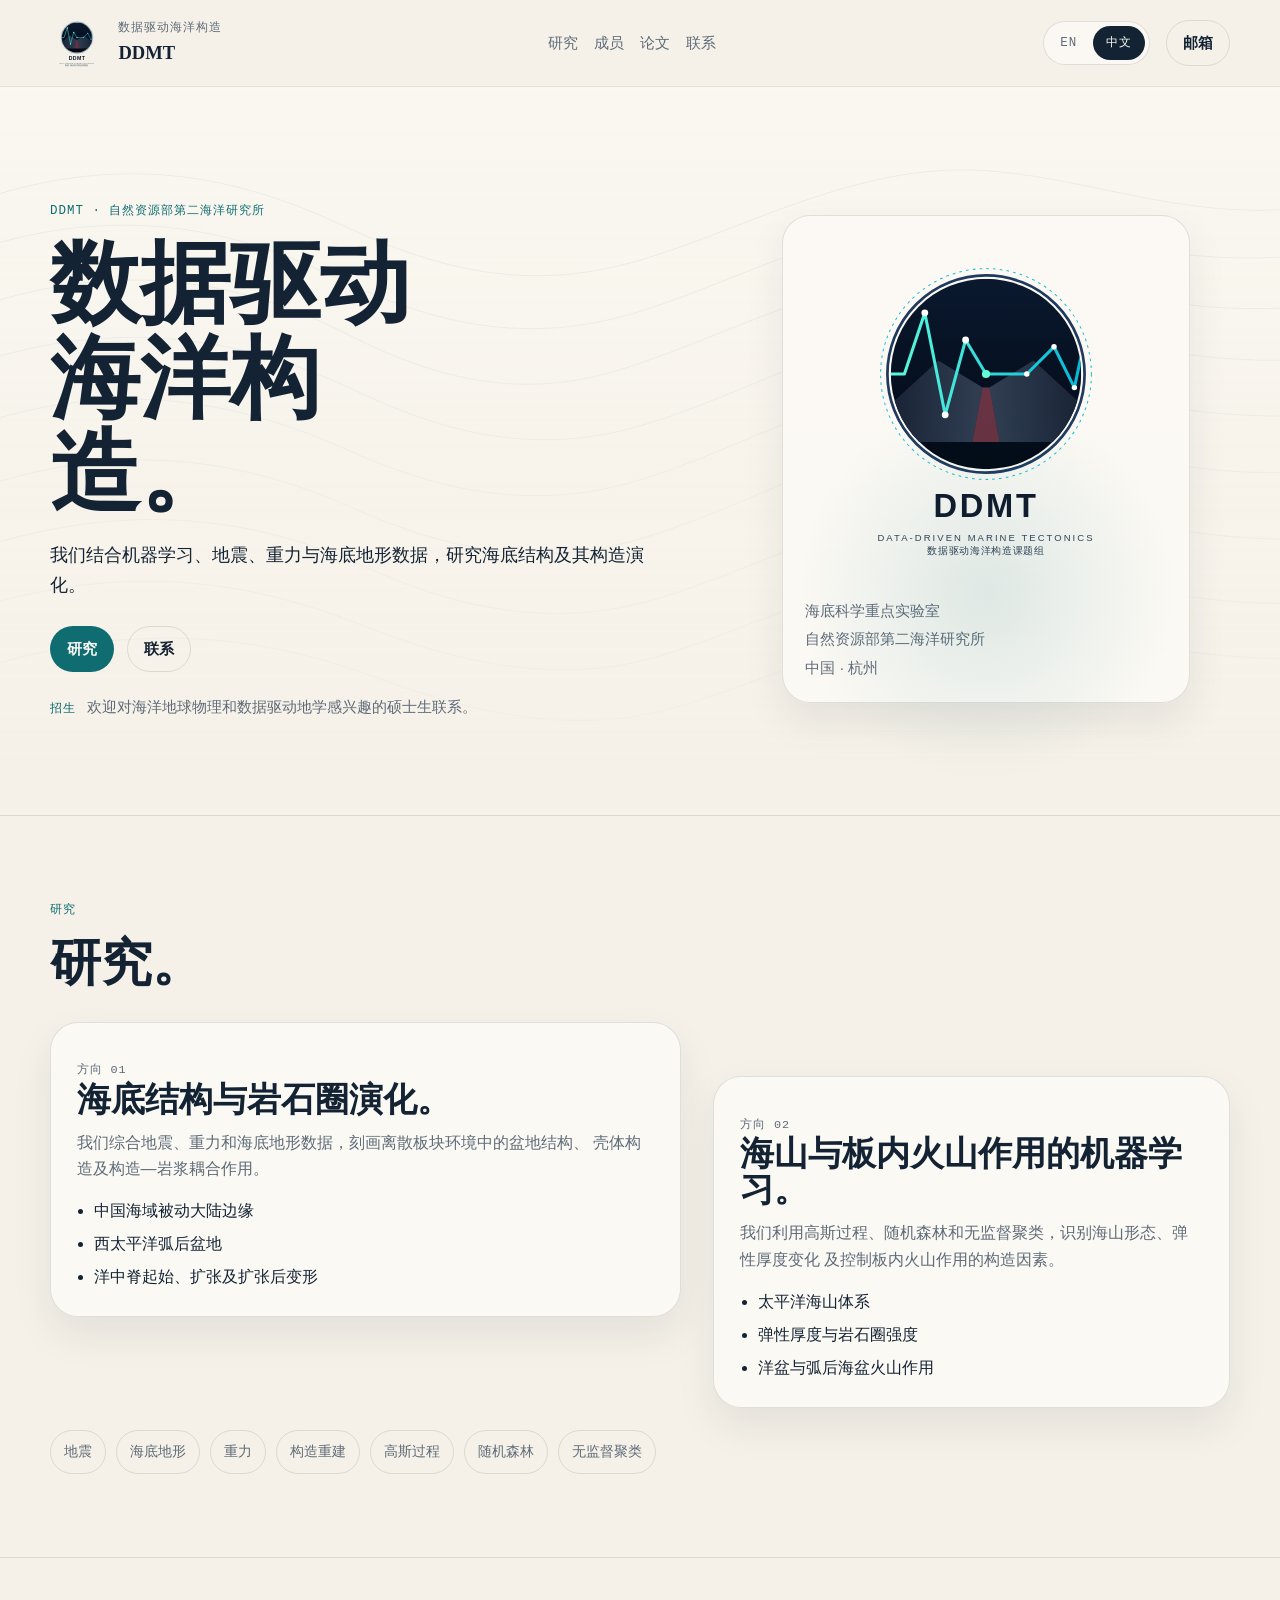
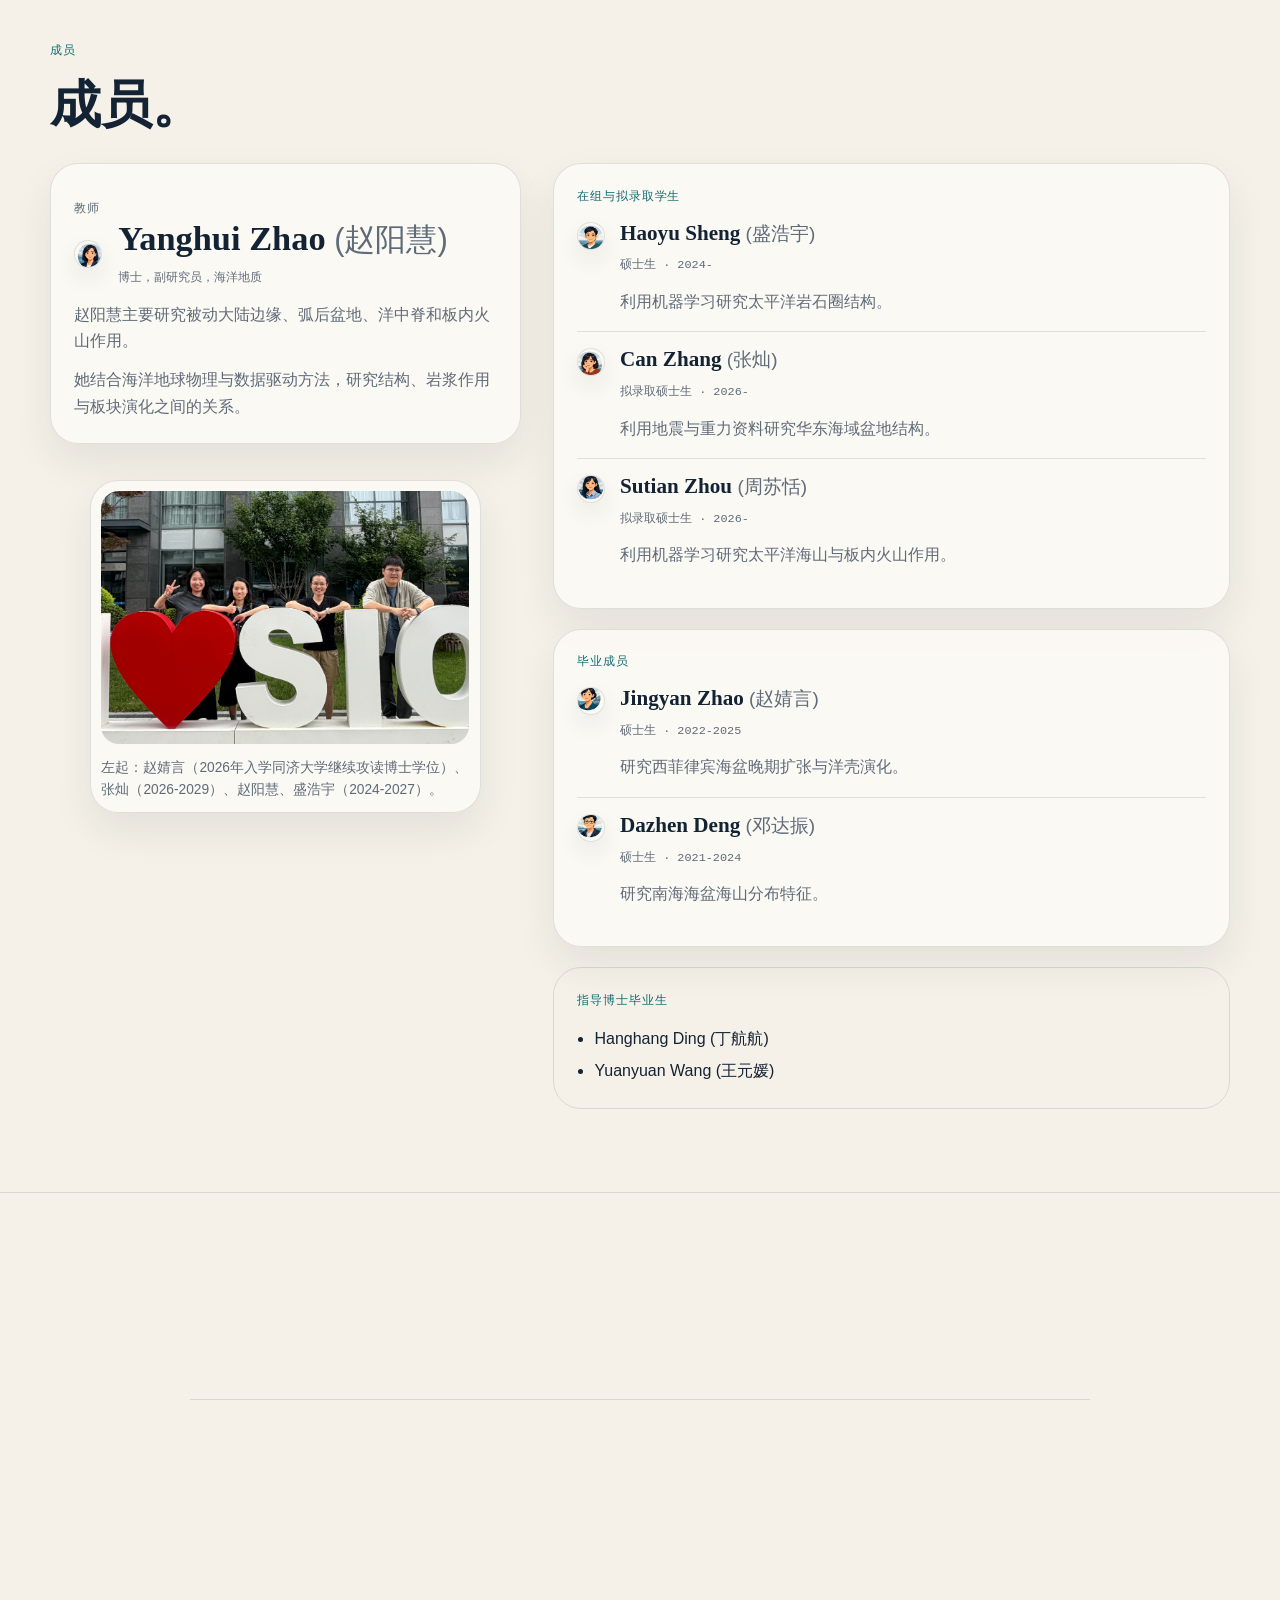
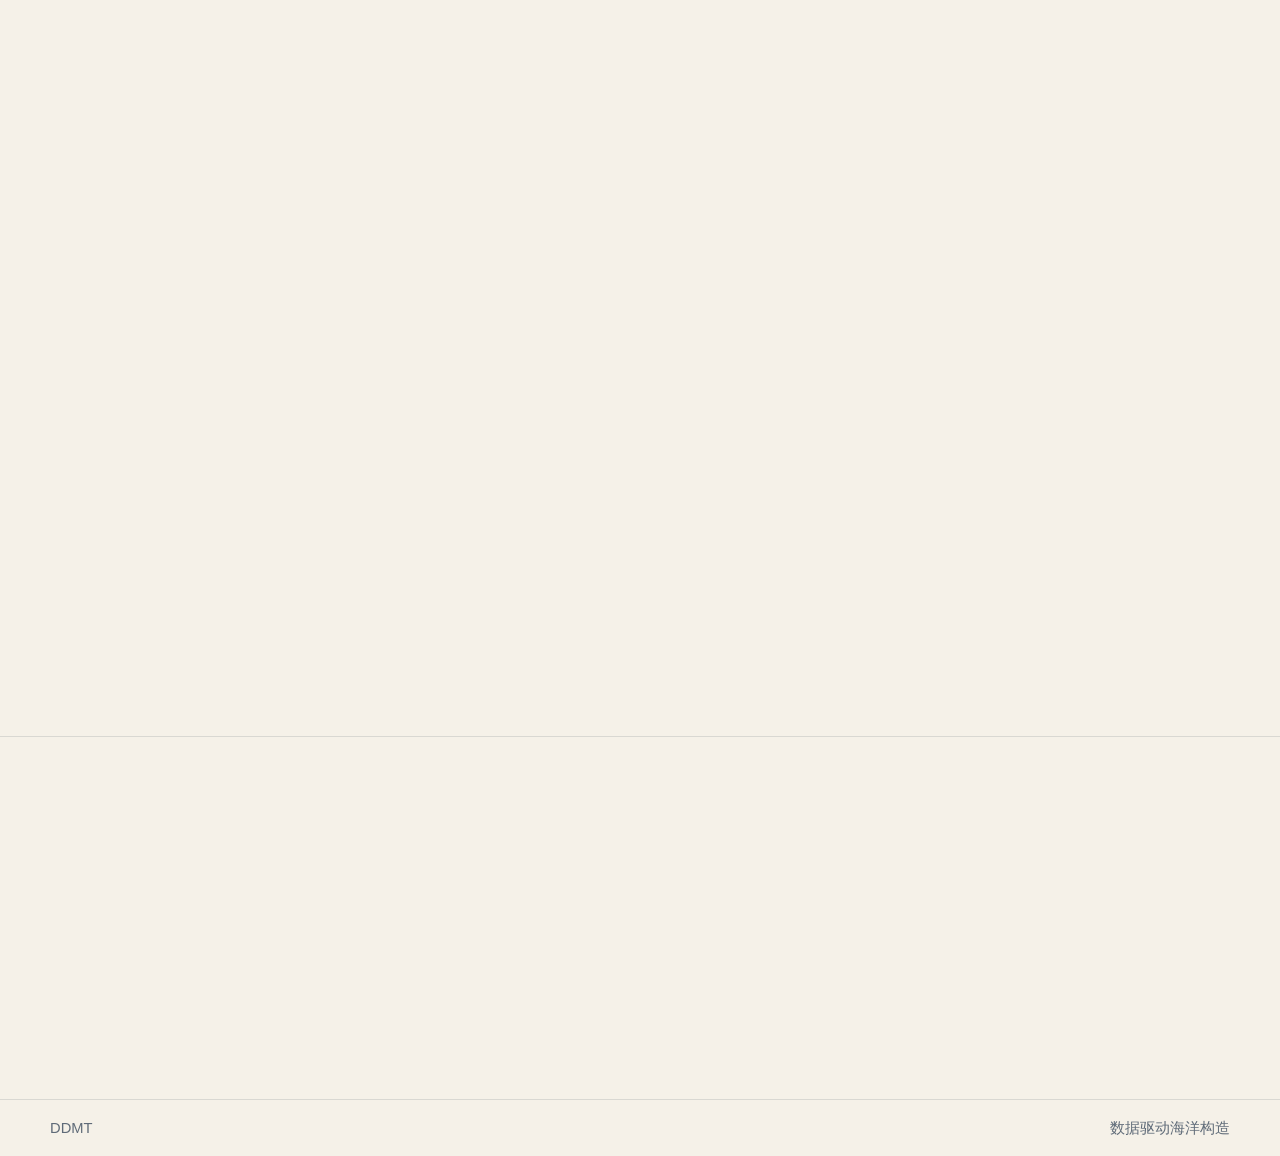
==== commit 7a2ea88d: "Add files via upload" ====
--- a/index.html
+++ b/index.html
@@ -1,40 +1,40 @@
 <!doctype html>
-<html lang="en">
+<html lang="zh-CN">
   <head>
     <meta charset="utf-8">
     <meta name="viewport" content="width=device-width, initial-scale=1">
-    <title>DDMT | Data-Driven Marine Tectonics</title>
+    <title>DDMT | 数据驱动海洋构造</title>
     <meta
       name="description"
-      content="Data-Driven Marine Tectonics uses machine learning with seismic, gravity, and bathymetric data to study submarine structure and tectonics."
+      content="数据驱动海洋构造研究组结合机器学习、地震、重力与海底地形数据，研究海底结构及其构造演化。"
     >
-    <link rel="stylesheet" href="styles.css">
+    <link rel="stylesheet" href="../styles.css">
   </head>
   <body>
     <header class="site-header">
       <div class="shell header-shell">
-        <a class="brand" href="#top" aria-label="DDMT home">
-          <img src="assets/logo.svg" alt="DDMT logo">
+        <a class="brand" href="#top" aria-label="DDMT 首页">
+          <img src="../assets/logo.svg" alt="DDMT logo">
           <div class="brand-copy">
-            <span>Data-Driven Marine Tectonics</span>
+            <span>数据驱动海洋构造</span>
             <strong>DDMT</strong>
           </div>
         </a>
 
-        <nav class="site-nav" aria-label="Primary">
-          <a href="#research">Research</a>
-          <a href="#people">People</a>
-          <a href="#publications">Publications</a>
-          <a href="#contact">Contact</a>
+        <nav class="site-nav" aria-label="主导航">
+          <a href="#research">研究</a>
+          <a href="#people">成员</a>
+          <a href="#publications">论文</a>
+          <a href="#contact">联系</a>
         </nav>
 
         <div class="header-tools">
-          <nav class="language-switch" aria-label="Language switch">
-            <a class="is-active" href="index.html" lang="en">EN</a>
-            <a href="zh/index.html" lang="zh-CN">中文</a>
+          <nav class="language-switch" aria-label="语言切换">
+            <a href="../index.html" lang="en">EN</a>
+            <a class="is-active" href="index.html" lang="zh-CN">中文</a>
           </nav>
 
-          <a class="button button--ghost" href="mailto:zhaoyh@sio.org.cn">Email</a>
+          <a class="button button--ghost" href="mailto:zhaoyh@sio.org.cn">邮箱</a>
         </div>
       </div>
     </header>
@@ -43,30 +43,29 @@
       <section class="hero">
         <div class="shell hero-layout">
           <div class="hero-copy" data-reveal>
-            <p class="section-tag">DDMT · Second Institute of Oceanography</p>
-            <h1>Data-driven marine tectonics.</h1>
+            <p class="section-tag">DDMT · 自然资源部第二海洋研究所</p>
+            <h1>数据驱动海洋构造。</h1>
             <p class="hero-mission">
-              We use machine learning with seismic, gravity, and bathymetric data to study
-              submarine structure and tectonics.
+              我们结合机器学习、地震、重力与海底地形数据，研究海底结构及其构造演化。
             </p>
 
             <div class="hero-actions">
-              <a class="button" href="#research">Research</a>
-              <a class="button button--secondary" href="#contact">Contact</a>
+              <a class="button" href="#research">研究</a>
+              <a class="button button--secondary" href="#contact">联系</a>
             </div>
 
             <p class="hero-note">
-              <span>Recruitment</span>
-              Recruiting MSc students in marine geophysics and data-driven Earth science.
+              <span>招生</span>
+              欢迎对海洋地球物理和数据驱动地学感兴趣的硕士生联系。
             </p>
           </div>
 
           <figure class="hero-mark" data-reveal>
-            <img class="hero-mark__logo" src="assets/logo.svg" alt="DDMT logo">
+            <img class="hero-mark__logo" src="../assets/logo.svg" alt="DDMT logo">
             <div class="hero-mark__meta">
-              <p>Key Laboratory of Submarine Geosciences</p>
-              <p>Second Institute of Oceanography, MNR</p>
-              <p>Hangzhou, China</p>
+              <p>海底科学重点实验室</p>
+              <p>自然资源部第二海洋研究所</p>
+              <p>中国 · 杭州</p>
             </div>
           </figure>
         </div>
@@ -75,49 +74,48 @@
       <section class="section" id="research">
         <div class="shell">
           <div class="section-head" data-reveal>
-            <p class="section-tag">Research</p>
-            <h2>Research.</h2>
+            <p class="section-tag">研究</p>
+            <h2>研究。</h2>
           </div>
 
           <div class="research-columns">
             <article class="research-pillar research-pillar--primary" data-reveal>
-              <p class="mono-label">Pillar 01</p>
-              <h3>Submarine structure &amp; lithospheric evolution.</h3>
+              <p class="mono-label">方向 01</p>
+              <h3>海底结构与岩石圈演化。</h3>
               <p>
-                We image basin architecture, crustal structure, and tectonic-magmatic coupling
-                with seismic, gravity, and bathymetric data across divergent plate settings.
+                我们综合地震、重力和海底地形数据，刻画离散板块环境中的盆地结构、
+                壳体构造及构造—岩浆耦合作用。
               </p>
               <ul class="plain-list">
-                <li>Passive margins of the China seas</li>
-                <li>Western Pacific back-arc basins</li>
-                <li>Mid-ocean ridge initiation, spreading, and post-spreading deformation</li>
+                <li>中国海域被动大陆边缘</li>
+                <li>西太平洋弧后盆地</li>
+                <li>洋中脊起始、扩张及扩张后变形</li>
               </ul>
             </article>
 
             <article class="research-pillar research-pillar--secondary" data-reveal>
-              <p class="mono-label">Pillar 02</p>
-              <h3>ML for seamounts &amp; intraplate volcanism.</h3>
+              <p class="mono-label">方向 02</p>
+              <h3>海山与板内火山作用的机器学习。</h3>
               <p>
-                We use Gaussian processes, random forests, and unsupervised clustering to recover
-                seamount morphometry, elastic thickness patterns, and tectonic controls on
-                intraplate volcanism.
+                我们利用高斯过程、随机森林和无监督聚类，识别海山形态、弹性厚度变化
+                及控制板内火山作用的构造因素。
               </p>
               <ul class="plain-list">
-                <li>Pacific seamount provinces</li>
-                <li>Elastic thickness and lithospheric strength</li>
-                <li>Volcanism in oceanic and back-arc basins</li>
+                <li>太平洋海山体系</li>
+                <li>弹性厚度与岩石圈强度</li>
+                <li>洋盆与弧后海盆火山作用</li>
               </ul>
             </article>
           </div>
 
           <div class="method-band" data-reveal>
-            <span>Seismic</span>
-            <span>Bathymetry</span>
-            <span>Gravity</span>
-            <span>Tectonic reconstruction</span>
-            <span>Gaussian processes</span>
-            <span>Random forests</span>
-            <span>Unsupervised clustering</span>
+            <span>地震</span>
+            <span>海底地形</span>
+            <span>重力</span>
+            <span>构造重建</span>
+            <span>高斯过程</span>
+            <span>随机森林</span>
+            <span>无监督聚类</span>
           </div>
         </div>
       </section>
@@ -125,92 +123,93 @@
       <section class="section" id="people">
         <div class="shell">
           <div class="section-head" data-reveal>
-            <p class="section-tag">People</p>
-            <h2>People.</h2>
+            <p class="section-tag">成员</p>
+            <h2>成员。</h2>
           </div>
 
           <div class="people-grid">
             <div class="people-aside">
               <article class="faculty-note" data-reveal>
-                <p class="mono-label">Faculty</p>
+                <p class="mono-label">教师</p>
                 <div class="faculty-note__head">
-                  <img class="person-card__avatar faculty-note__avatar" src="assets/headshots/yanghui-zhao.png" alt="Portrait of Yanghui Zhao">
+                  <img class="person-card__avatar faculty-note__avatar" src="../assets/headshots/yanghui-zhao.png" alt="赵阳慧头像">
                   <div>
                     <h3>Yanghui Zhao <span>(赵阳慧)</span></h3>
-                    <p class="person-meta">Ph.D., Associate Researcher in Marine Geology</p>
+                    <p class="person-meta">博士，副研究员，海洋地质</p>
                   </div>
                 </div>
                 <p>
-                  Yanghui Zhao studies passive margins, back-arc basins, mid-ocean ridges, and
-                  intraplate volcanism.
+                  赵阳慧主要研究被动大陆边缘、弧后盆地、洋中脊和板内火山作用。
                 </p>
                 <p>
-                  Her work combines marine geophysics with data-driven analysis to link structure,
-                  magmatism, and plate evolution.
+                  她结合海洋地球物理与数据驱动方法，研究结构、岩浆作用与板块演化之间的关系。
                 </p>
               </article>
 
               <figure class="group-figure" data-reveal>
-                <img src="assets/group-photo-placeholder.png" alt="Cartoon group portrait of DDMT members">
+                <img src="../assets/group-photo-2026.jpg" alt="DDMT 团队合影，左起为赵婧言、张灿、赵阳慧、盛浩宇">
+                <figcaption class="group-figure__caption">
+                  左起：赵婧言（2026年入学同济大学继续攻读博士学位）、张灿（2026-2029）、赵阳慧、盛浩宇（2024-2027）。
+                </figcaption>
               </figure>
             </div>
 
             <div class="people-lists">
               <section class="roster" data-reveal>
-                <p class="mono-label">Current + Incoming</p>
-
-                <article class="person-card">
-                  <img class="person-card__avatar" src="assets/headshots/haoyu-sheng.png" alt="Portrait of Haoyu Sheng">
+                <p class="mono-label">在组与拟录取学生</p>
+
+                <article class="person-card">
+                  <img class="person-card__avatar" src="../assets/headshots/haoyu-sheng.png" alt="盛浩宇头像">
                   <div>
                     <h4>Haoyu Sheng <span>(盛浩宇)</span></h4>
-                    <p class="person-meta">MSc student · 2024-</p>
-                    <p>Interpretable machine learning for regime-dependent controls on Pacific oceanic elastic thickness.</p>
-                  </div>
-                </article>
-
-                <article class="person-card">
-                  <img class="person-card__avatar" src="assets/headshots/can-zhang.png" alt="Portrait of Can Zhang">
+                    <p class="person-meta">硕士生 · 2024-</p>
+                    <p>利用机器学习研究太平洋岩石圈结构。</p>
+                  </div>
+                </article>
+
+                <article class="person-card">
+                  <img class="person-card__avatar" src="../assets/headshots/can-zhang.png" alt="张灿头像">
                   <div>
                     <h4>Can Zhang <span>(张灿)</span></h4>
-                    <p class="person-meta">Incoming MSc student · 2026-</p>
-                    <p>Seismic and gravity modeling of the Eastern China Basin to reconstruct basin structure and crustal framework.</p>
-                  </div>
-                </article>
-
-                <article class="person-card">
-                  <img class="person-card__avatar" src="assets/headshots/sutian-zhou.png" alt="Portrait of Sutian Zhou">
+                    <p class="person-meta">拟录取硕士生 · 2026-</p>
+                    <p>利用地震与重力资料研究华东海域盆地结构。</p>
+                  </div>
+                </article>
+
+                <article class="person-card">
+                  <img class="person-card__avatar" src="../assets/headshots/sutian-zhou.png" alt="周苏恬头像">
                   <div>
                     <h4>Sutian Zhou <span>(周苏恬)</span></h4>
-                    <p class="person-meta">Incoming MSc student · 2026-</p>
-                    <p>Machine learning analysis of Pacific intraplate volcanism and seamount distribution.</p>
+                    <p class="person-meta">拟录取硕士生 · 2026-</p>
+                    <p>利用机器学习研究太平洋海山与板内火山作用。</p>
                   </div>
                 </article>
               </section>
 
               <section class="roster" data-reveal>
-                <p class="mono-label">Alumni</p>
-
-                <article class="person-card">
-                  <img class="person-card__avatar" src="assets/headshots/jingyan-zhao.png" alt="Portrait of Jingyan Zhao">
+                <p class="mono-label">毕业成员</p>
+
+                <article class="person-card">
+                  <img class="person-card__avatar" src="../assets/headshots/jingyan-zhao.png" alt="赵婧言头像">
                   <div>
                     <h4>Jingyan Zhao <span>(赵婧言)</span></h4>
-                    <p class="person-meta">MSc student · 2022-2025</p>
-                    <p>Tectonic-magmatic coupled modification of oceanic crust during final spreading in the West Philippine Basin.</p>
-                  </div>
-                </article>
-
-                <article class="person-card">
-                  <img class="person-card__avatar" src="assets/headshots/dazhen-deng.png" alt="Portrait of Dazhen Deng">
+                    <p class="person-meta">硕士生 · 2022-2025</p>
+                    <p>研究西菲律宾海盆晚期扩张与洋壳演化。</p>
+                  </div>
+                </article>
+
+                <article class="person-card">
+                  <img class="person-card__avatar" src="../assets/headshots/dazhen-deng.png" alt="邓达振头像">
                   <div>
                     <h4>Dazhen Deng <span>(邓达振)</span></h4>
-                    <p class="person-meta">MSc student · 2021-2024</p>
-                    <p>Machine-learning analysis of South China Sea seamount distribution from multi-source geophysical data.</p>
+                    <p class="person-meta">硕士生 · 2021-2024</p>
+                    <p>研究南海海盆海山分布特征。</p>
                   </div>
                 </article>
               </section>
 
               <section class="roster roster--plain" data-reveal>
-                <p class="mono-label">Mentored PhD Alumni</p>
+                <p class="mono-label">指导博士毕业生</p>
                 <ul class="plain-list plain-list--tight">
                   <li>Hanghang Ding (丁航航)</li>
                   <li>Yuanyuan Wang (王元媛)</li>
@@ -224,8 +223,8 @@
       <section class="section" id="publications">
         <div class="shell shell--narrow">
           <div class="section-head" data-reveal>
-            <p class="section-tag">Publications</p>
-            <h2>Publications.</h2>
+            <p class="section-tag">论文</p>
+            <h2>论文。</h2>
           </div>
 
           <div class="publication-list">
@@ -289,10 +288,10 @@
       <section class="section section--contact" id="contact">
         <div class="shell shell--narrow">
           <div class="contact-block" data-reveal>
-            <p class="section-tag">Contact</p>
+            <p class="section-tag">联系</p>
             <a class="contact-line contact-line--primary" href="mailto:zhaoyh@sio.org.cn">zhaoyh@sio.org.cn</a>
-            <p class="contact-line">Key Laboratory of Submarine Geosciences · Building 1, Room 403</p>
-            <p class="contact-line">36 Baochubei Road, Hangzhou 310012, China</p>
+            <p class="contact-line">海底科学重点实验室 · 1号楼403室</p>
+            <p class="contact-line">浙江省杭州市西湖区保俶北路36号 · 310012</p>
           </div>
         </div>
       </section>
@@ -301,10 +300,10 @@
     <footer class="site-footer">
       <div class="shell footer-shell">
         <p>DDMT</p>
-        <p>Data-Driven Marine Tectonics</p>
+        <p>数据驱动海洋构造</p>
       </div>
     </footer>
 
-    <script src="script.js"></script>
+    <script src="../script.js"></script>
   </body>
 </html>
--- a/styles.css
+++ b/styles.css
@@ -459,6 +459,13 @@
   border-radius: calc(var(--radius-lg) - 10px);
 }
 
+.group-figure__caption {
+  margin: 0.8rem 0 0;
+  color: var(--muted);
+  font-size: 0.86rem;
+  line-height: 1.6;
+}
+
 .person-card {
   display: grid;
   grid-template-columns: auto minmax(0, 1fr);
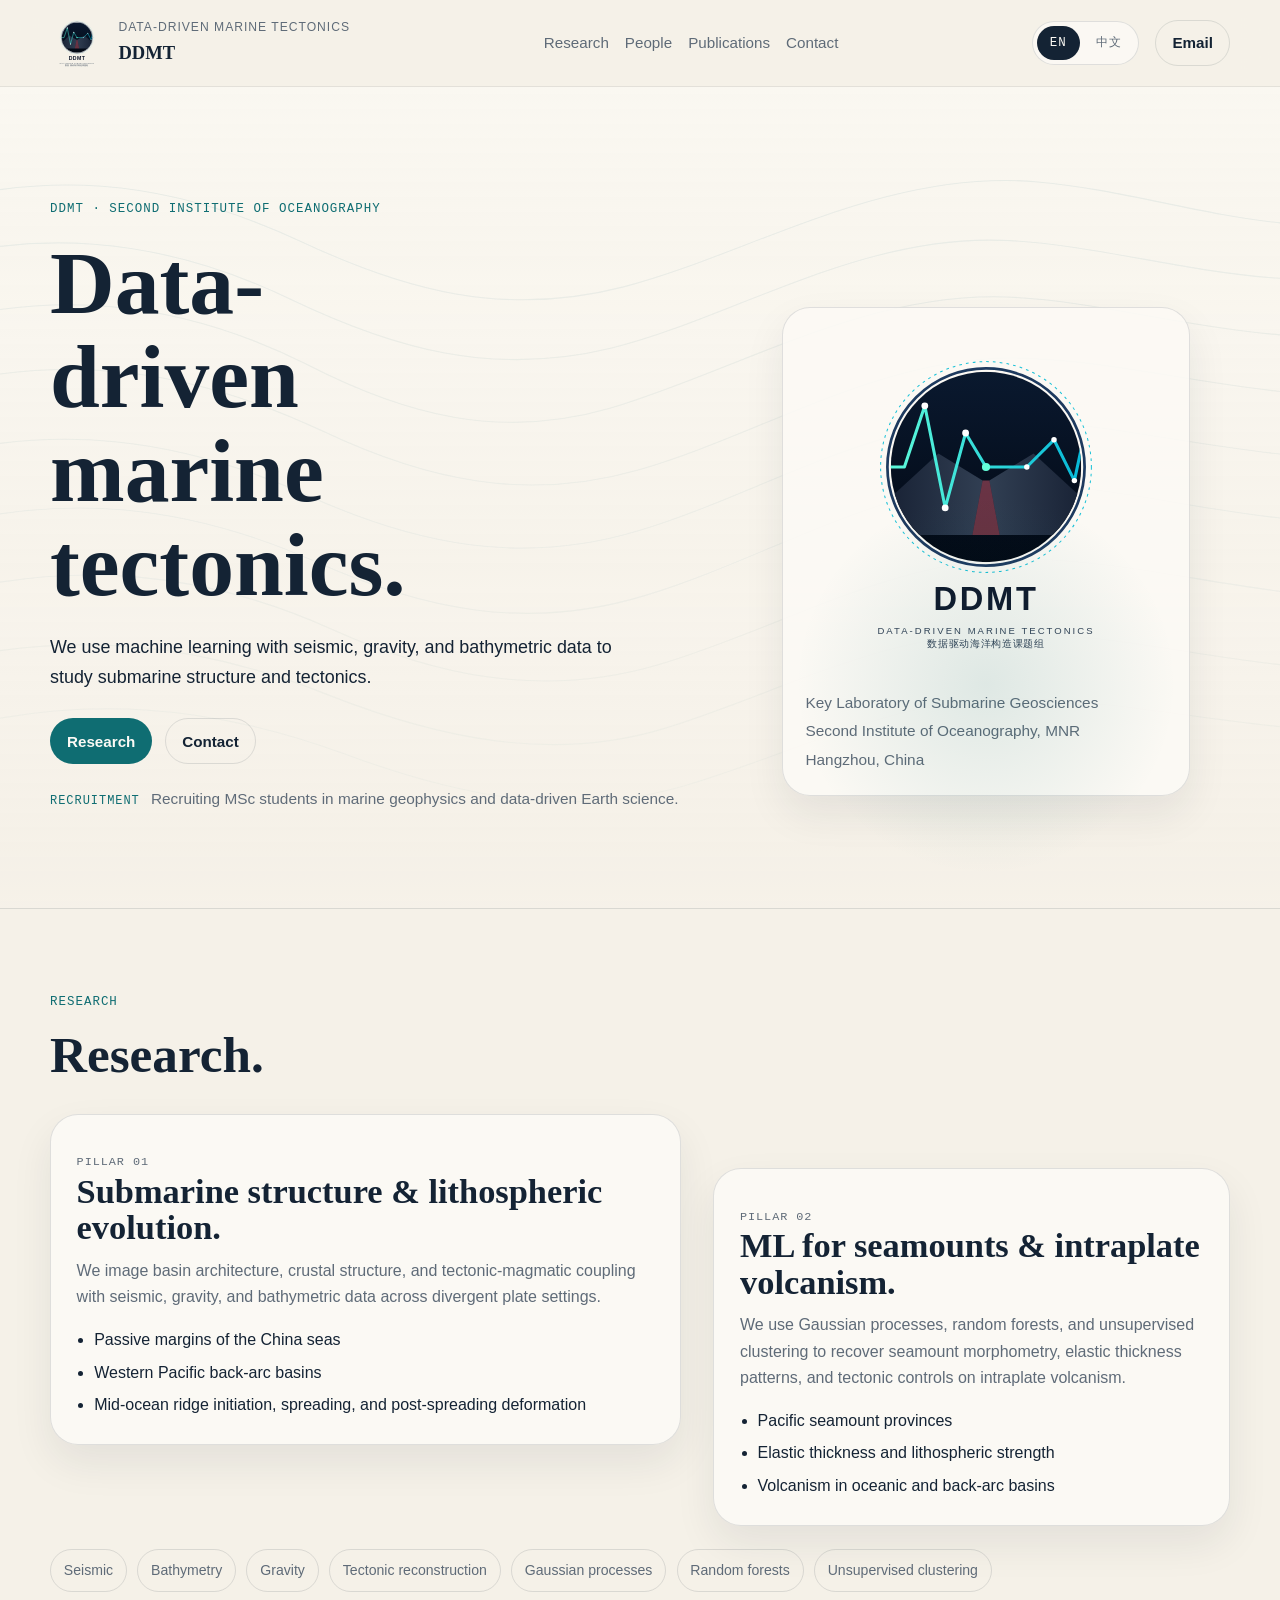
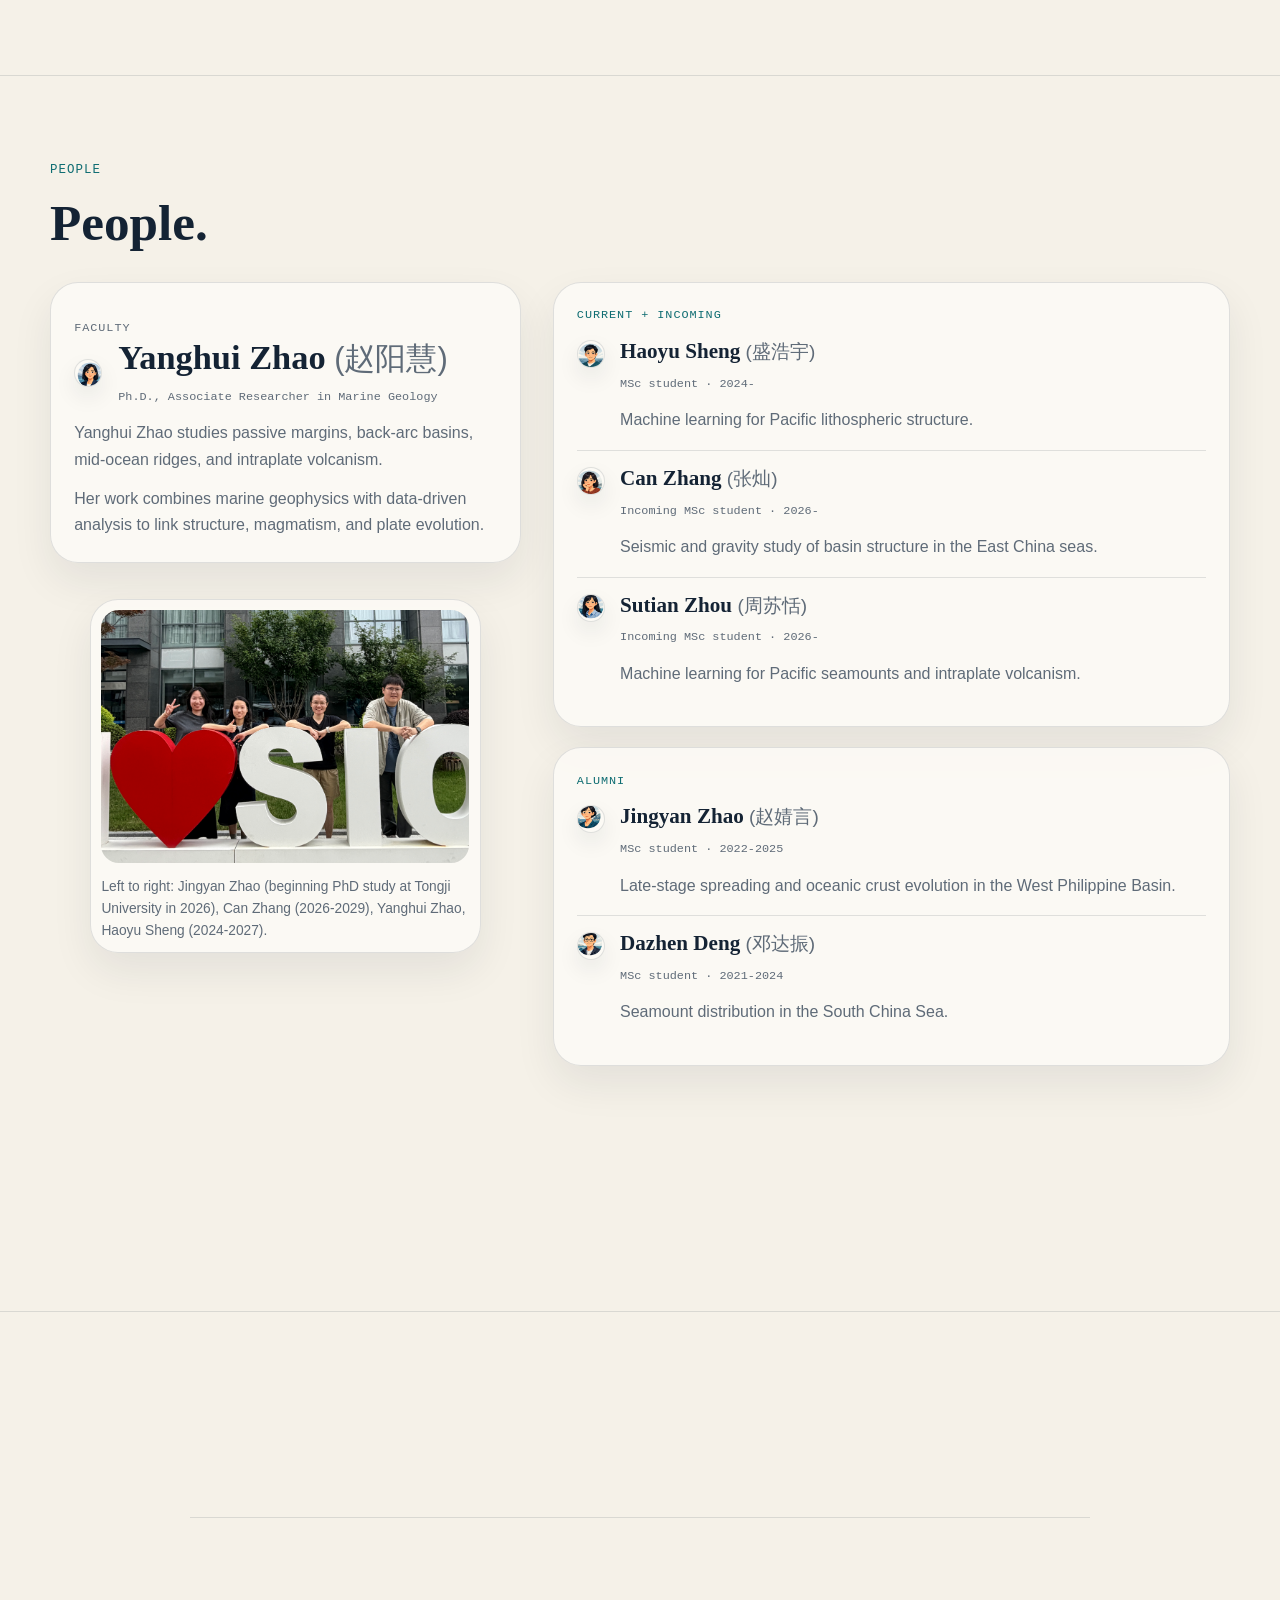
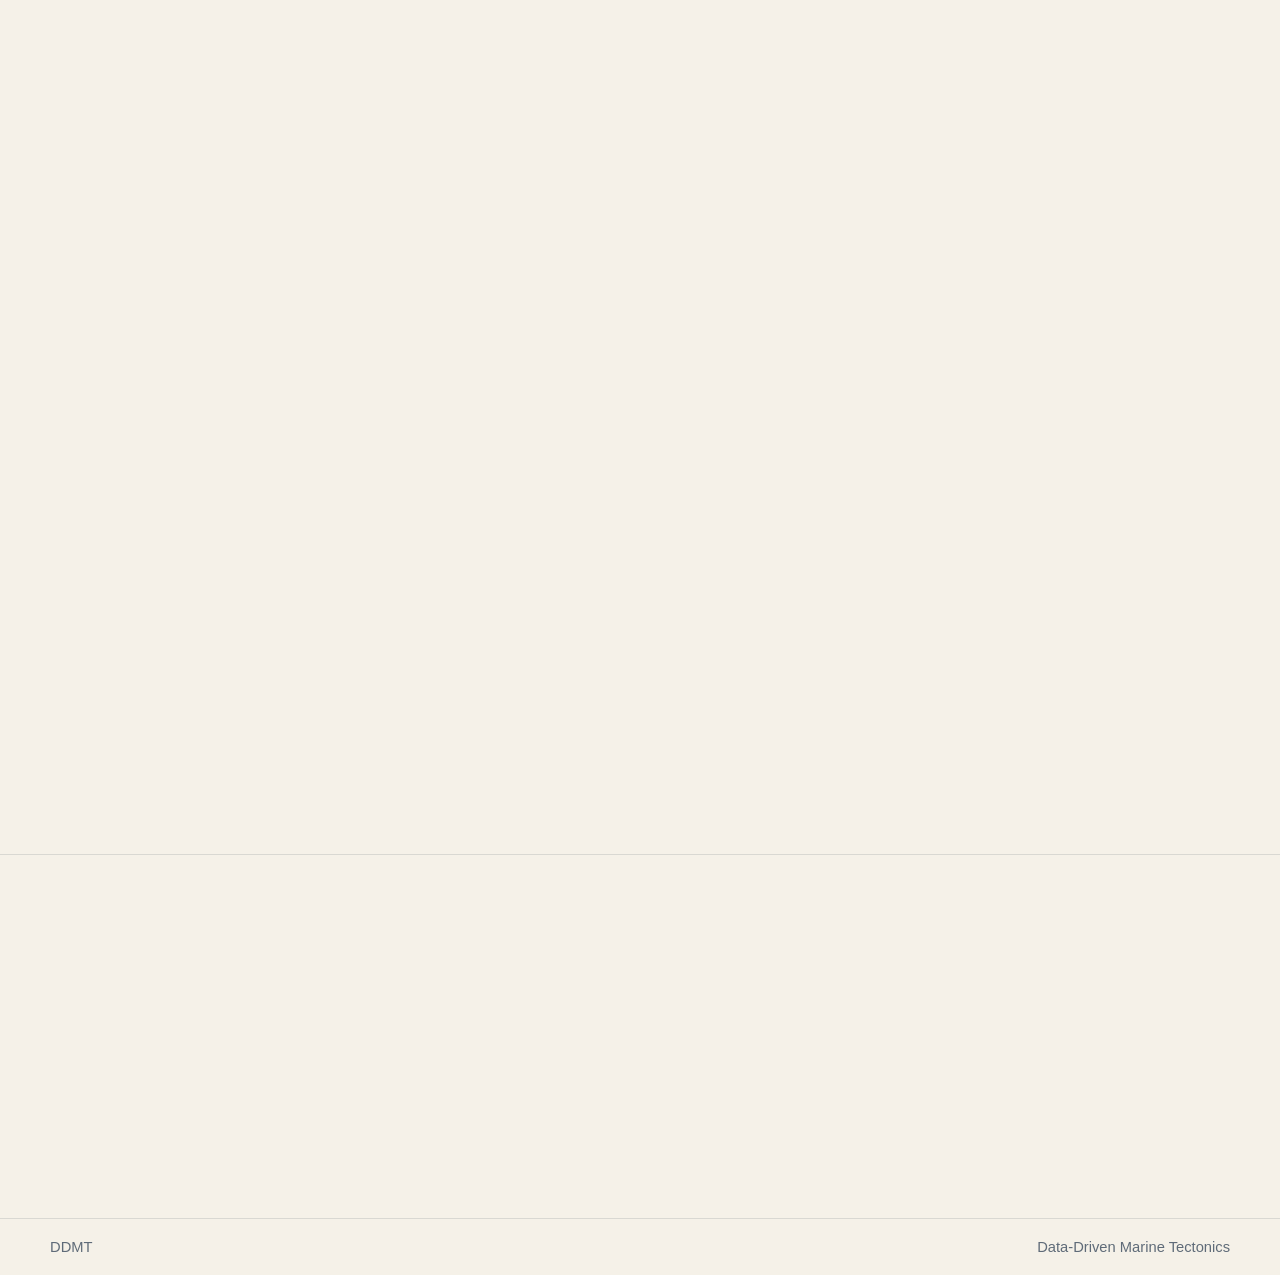
==== commit 84b04435: "Add files via upload" ====
--- a/index.html
+++ b/index.html
@@ -1,40 +1,40 @@
 <!doctype html>
-<html lang="zh-CN">
+<html lang="en">
   <head>
     <meta charset="utf-8">
     <meta name="viewport" content="width=device-width, initial-scale=1">
-    <title>DDMT | 数据驱动海洋构造</title>
+    <title>DDMT | Data-Driven Marine Tectonics</title>
     <meta
       name="description"
-      content="数据驱动海洋构造研究组结合机器学习、地震、重力与海底地形数据，研究海底结构及其构造演化。"
+      content="Data-Driven Marine Tectonics uses machine learning with seismic, gravity, and bathymetric data to study submarine structure and tectonics."
     >
-    <link rel="stylesheet" href="../styles.css">
+    <link rel="stylesheet" href="styles.css">
   </head>
   <body>
     <header class="site-header">
       <div class="shell header-shell">
-        <a class="brand" href="#top" aria-label="DDMT 首页">
-          <img src="../assets/logo.svg" alt="DDMT logo">
+        <a class="brand" href="#top" aria-label="DDMT home">
+          <img src="assets/logo.svg" alt="DDMT logo">
           <div class="brand-copy">
-            <span>数据驱动海洋构造</span>
+            <span>Data-Driven Marine Tectonics</span>
             <strong>DDMT</strong>
           </div>
         </a>
 
-        <nav class="site-nav" aria-label="主导航">
-          <a href="#research">研究</a>
-          <a href="#people">成员</a>
-          <a href="#publications">论文</a>
-          <a href="#contact">联系</a>
+        <nav class="site-nav" aria-label="Primary">
+          <a href="#research">Research</a>
+          <a href="#people">People</a>
+          <a href="#publications">Publications</a>
+          <a href="#contact">Contact</a>
         </nav>
 
         <div class="header-tools">
-          <nav class="language-switch" aria-label="语言切换">
-            <a href="../index.html" lang="en">EN</a>
-            <a class="is-active" href="index.html" lang="zh-CN">中文</a>
+          <nav class="language-switch" aria-label="Language switch">
+            <a class="is-active" href="index.html" lang="en">EN</a>
+            <a href="zh/index.html" lang="zh-CN">中文</a>
           </nav>
 
-          <a class="button button--ghost" href="mailto:zhaoyh@sio.org.cn">邮箱</a>
+          <a class="button button--ghost" href="mailto:zhaoyh@sio.org.cn">Email</a>
         </div>
       </div>
     </header>
@@ -43,29 +43,30 @@
       <section class="hero">
         <div class="shell hero-layout">
           <div class="hero-copy" data-reveal>
-            <p class="section-tag">DDMT · 自然资源部第二海洋研究所</p>
-            <h1>数据驱动海洋构造。</h1>
+            <p class="section-tag">DDMT · Second Institute of Oceanography</p>
+            <h1>Data-driven marine tectonics.</h1>
             <p class="hero-mission">
-              我们结合机器学习、地震、重力与海底地形数据，研究海底结构及其构造演化。
+              We use machine learning with seismic, gravity, and bathymetric data to study
+              submarine structure and tectonics.
             </p>
 
             <div class="hero-actions">
-              <a class="button" href="#research">研究</a>
-              <a class="button button--secondary" href="#contact">联系</a>
+              <a class="button" href="#research">Research</a>
+              <a class="button button--secondary" href="#contact">Contact</a>
             </div>
 
             <p class="hero-note">
-              <span>招生</span>
-              欢迎对海洋地球物理和数据驱动地学感兴趣的硕士生联系。
+              <span>Recruitment</span>
+              Recruiting MSc students in marine geophysics and data-driven Earth science.
             </p>
           </div>
 
           <figure class="hero-mark" data-reveal>
-            <img class="hero-mark__logo" src="../assets/logo.svg" alt="DDMT logo">
+            <img class="hero-mark__logo" src="assets/logo.svg" alt="DDMT logo">
             <div class="hero-mark__meta">
-              <p>海底科学重点实验室</p>
-              <p>自然资源部第二海洋研究所</p>
-              <p>中国 · 杭州</p>
+              <p>Key Laboratory of Submarine Geosciences</p>
+              <p>Second Institute of Oceanography, MNR</p>
+              <p>Hangzhou, China</p>
             </div>
           </figure>
         </div>
@@ -74,48 +75,49 @@
       <section class="section" id="research">
         <div class="shell">
           <div class="section-head" data-reveal>
-            <p class="section-tag">研究</p>
-            <h2>研究。</h2>
+            <p class="section-tag">Research</p>
+            <h2>Research.</h2>
           </div>
 
           <div class="research-columns">
             <article class="research-pillar research-pillar--primary" data-reveal>
-              <p class="mono-label">方向 01</p>
-              <h3>海底结构与岩石圈演化。</h3>
+              <p class="mono-label">Pillar 01</p>
+              <h3>Submarine structure &amp; lithospheric evolution.</h3>
               <p>
-                我们综合地震、重力和海底地形数据，刻画离散板块环境中的盆地结构、
-                壳体构造及构造—岩浆耦合作用。
+                We image basin architecture, crustal structure, and tectonic-magmatic coupling
+                with seismic, gravity, and bathymetric data across divergent plate settings.
               </p>
               <ul class="plain-list">
-                <li>中国海域被动大陆边缘</li>
-                <li>西太平洋弧后盆地</li>
-                <li>洋中脊起始、扩张及扩张后变形</li>
+                <li>Passive margins of the China seas</li>
+                <li>Western Pacific back-arc basins</li>
+                <li>Mid-ocean ridge initiation, spreading, and post-spreading deformation</li>
               </ul>
             </article>
 
             <article class="research-pillar research-pillar--secondary" data-reveal>
-              <p class="mono-label">方向 02</p>
-              <h3>海山与板内火山作用的机器学习。</h3>
+              <p class="mono-label">Pillar 02</p>
+              <h3>ML for seamounts &amp; intraplate volcanism.</h3>
               <p>
-                我们利用高斯过程、随机森林和无监督聚类，识别海山形态、弹性厚度变化
-                及控制板内火山作用的构造因素。
+                We use Gaussian processes, random forests, and unsupervised clustering to recover
+                seamount morphometry, elastic thickness patterns, and tectonic controls on
+                intraplate volcanism.
               </p>
               <ul class="plain-list">
-                <li>太平洋海山体系</li>
-                <li>弹性厚度与岩石圈强度</li>
-                <li>洋盆与弧后海盆火山作用</li>
+                <li>Pacific seamount provinces</li>
+                <li>Elastic thickness and lithospheric strength</li>
+                <li>Volcanism in oceanic and back-arc basins</li>
               </ul>
             </article>
           </div>
 
           <div class="method-band" data-reveal>
-            <span>地震</span>
-            <span>海底地形</span>
-            <span>重力</span>
-            <span>构造重建</span>
-            <span>高斯过程</span>
-            <span>随机森林</span>
-            <span>无监督聚类</span>
+            <span>Seismic</span>
+            <span>Bathymetry</span>
+            <span>Gravity</span>
+            <span>Tectonic reconstruction</span>
+            <span>Gaussian processes</span>
+            <span>Random forests</span>
+            <span>Unsupervised clustering</span>
           </div>
         </div>
       </section>
@@ -123,93 +125,95 @@
       <section class="section" id="people">
         <div class="shell">
           <div class="section-head" data-reveal>
-            <p class="section-tag">成员</p>
-            <h2>成员。</h2>
+            <p class="section-tag">People</p>
+            <h2>People.</h2>
           </div>
 
           <div class="people-grid">
             <div class="people-aside">
               <article class="faculty-note" data-reveal>
-                <p class="mono-label">教师</p>
+                <p class="mono-label">Faculty</p>
                 <div class="faculty-note__head">
-                  <img class="person-card__avatar faculty-note__avatar" src="../assets/headshots/yanghui-zhao.png" alt="赵阳慧头像">
+                  <img class="person-card__avatar faculty-note__avatar" src="assets/headshots/yanghui-zhao.png" alt="Portrait of Yanghui Zhao">
                   <div>
                     <h3>Yanghui Zhao <span>(赵阳慧)</span></h3>
-                    <p class="person-meta">博士，副研究员，海洋地质</p>
+                    <p class="person-meta">Ph.D., Associate Researcher in Marine Geology</p>
                   </div>
                 </div>
                 <p>
-                  赵阳慧主要研究被动大陆边缘、弧后盆地、洋中脊和板内火山作用。
+                  Yanghui Zhao studies passive margins, back-arc basins, mid-ocean ridges, and
+                  intraplate volcanism.
                 </p>
                 <p>
-                  她结合海洋地球物理与数据驱动方法，研究结构、岩浆作用与板块演化之间的关系。
+                  Her work combines marine geophysics with data-driven analysis to link structure,
+                  magmatism, and plate evolution.
                 </p>
               </article>
 
               <figure class="group-figure" data-reveal>
-                <img src="../assets/group-photo-2026.jpg" alt="DDMT 团队合影，左起为赵婧言、张灿、赵阳慧、盛浩宇">
+                <img src="assets/group-photo-2026.jpg" alt="DDMT group photo featuring Jingyan Zhao, Can Zhang, Yanghui Zhao, and Haoyu Sheng">
                 <figcaption class="group-figure__caption">
-                  左起：赵婧言（2026年入学同济大学继续攻读博士学位）、张灿（2026-2029）、赵阳慧、盛浩宇（2024-2027）。
+                  Left to right: Jingyan Zhao (beginning PhD study at Tongji University in 2026), Can Zhang (2026-2029), Yanghui Zhao, Haoyu Sheng (2024-2027).
                 </figcaption>
               </figure>
             </div>
 
             <div class="people-lists">
               <section class="roster" data-reveal>
-                <p class="mono-label">在组与拟录取学生</p>
-
-                <article class="person-card">
-                  <img class="person-card__avatar" src="../assets/headshots/haoyu-sheng.png" alt="盛浩宇头像">
+                <p class="mono-label">Current + Incoming</p>
+
+                <article class="person-card">
+                  <img class="person-card__avatar" src="assets/headshots/haoyu-sheng.png" alt="Portrait of Haoyu Sheng">
                   <div>
                     <h4>Haoyu Sheng <span>(盛浩宇)</span></h4>
-                    <p class="person-meta">硕士生 · 2024-</p>
-                    <p>利用机器学习研究太平洋岩石圈结构。</p>
-                  </div>
-                </article>
-
-                <article class="person-card">
-                  <img class="person-card__avatar" src="../assets/headshots/can-zhang.png" alt="张灿头像">
+                    <p class="person-meta">MSc student · 2024-</p>
+                    <p>Machine learning for Pacific lithospheric structure.</p>
+                  </div>
+                </article>
+
+                <article class="person-card">
+                  <img class="person-card__avatar" src="assets/headshots/can-zhang.png" alt="Portrait of Can Zhang">
                   <div>
                     <h4>Can Zhang <span>(张灿)</span></h4>
-                    <p class="person-meta">拟录取硕士生 · 2026-</p>
-                    <p>利用地震与重力资料研究华东海域盆地结构。</p>
-                  </div>
-                </article>
-
-                <article class="person-card">
-                  <img class="person-card__avatar" src="../assets/headshots/sutian-zhou.png" alt="周苏恬头像">
+                    <p class="person-meta">Incoming MSc student · 2026-</p>
+                    <p>Seismic and gravity study of basin structure in the East China seas.</p>
+                  </div>
+                </article>
+
+                <article class="person-card">
+                  <img class="person-card__avatar" src="assets/headshots/sutian-zhou.png" alt="Portrait of Sutian Zhou">
                   <div>
                     <h4>Sutian Zhou <span>(周苏恬)</span></h4>
-                    <p class="person-meta">拟录取硕士生 · 2026-</p>
-                    <p>利用机器学习研究太平洋海山与板内火山作用。</p>
+                    <p class="person-meta">Incoming MSc student · 2026-</p>
+                    <p>Machine learning for Pacific seamounts and intraplate volcanism.</p>
                   </div>
                 </article>
               </section>
 
               <section class="roster" data-reveal>
-                <p class="mono-label">毕业成员</p>
-
-                <article class="person-card">
-                  <img class="person-card__avatar" src="../assets/headshots/jingyan-zhao.png" alt="赵婧言头像">
+                <p class="mono-label">Alumni</p>
+
+                <article class="person-card">
+                  <img class="person-card__avatar" src="assets/headshots/jingyan-zhao.png" alt="Portrait of Jingyan Zhao">
                   <div>
                     <h4>Jingyan Zhao <span>(赵婧言)</span></h4>
-                    <p class="person-meta">硕士生 · 2022-2025</p>
-                    <p>研究西菲律宾海盆晚期扩张与洋壳演化。</p>
-                  </div>
-                </article>
-
-                <article class="person-card">
-                  <img class="person-card__avatar" src="../assets/headshots/dazhen-deng.png" alt="邓达振头像">
+                    <p class="person-meta">MSc student · 2022-2025</p>
+                    <p>Late-stage spreading and oceanic crust evolution in the West Philippine Basin.</p>
+                  </div>
+                </article>
+
+                <article class="person-card">
+                  <img class="person-card__avatar" src="assets/headshots/dazhen-deng.png" alt="Portrait of Dazhen Deng">
                   <div>
                     <h4>Dazhen Deng <span>(邓达振)</span></h4>
-                    <p class="person-meta">硕士生 · 2021-2024</p>
-                    <p>研究南海海盆海山分布特征。</p>
+                    <p class="person-meta">MSc student · 2021-2024</p>
+                    <p>Seamount distribution in the South China Sea.</p>
                   </div>
                 </article>
               </section>
 
               <section class="roster roster--plain" data-reveal>
-                <p class="mono-label">指导博士毕业生</p>
+                <p class="mono-label">Mentored PhD Alumni</p>
                 <ul class="plain-list plain-list--tight">
                   <li>Hanghang Ding (丁航航)</li>
                   <li>Yuanyuan Wang (王元媛)</li>
@@ -223,8 +227,8 @@
       <section class="section" id="publications">
         <div class="shell shell--narrow">
           <div class="section-head" data-reveal>
-            <p class="section-tag">论文</p>
-            <h2>论文。</h2>
+            <p class="section-tag">Publications</p>
+            <h2>Publications.</h2>
           </div>
 
           <div class="publication-list">
@@ -288,10 +292,10 @@
       <section class="section section--contact" id="contact">
         <div class="shell shell--narrow">
           <div class="contact-block" data-reveal>
-            <p class="section-tag">联系</p>
+            <p class="section-tag">Contact</p>
             <a class="contact-line contact-line--primary" href="mailto:zhaoyh@sio.org.cn">zhaoyh@sio.org.cn</a>
-            <p class="contact-line">海底科学重点实验室 · 1号楼403室</p>
-            <p class="contact-line">浙江省杭州市西湖区保俶北路36号 · 310012</p>
+            <p class="contact-line">Key Laboratory of Submarine Geosciences · Building 1, Room 403</p>
+            <p class="contact-line">36 Baochubei Road, Hangzhou 310012, China</p>
           </div>
         </div>
       </section>
@@ -300,10 +304,10 @@
     <footer class="site-footer">
       <div class="shell footer-shell">
         <p>DDMT</p>
-        <p>数据驱动海洋构造</p>
+        <p>Data-Driven Marine Tectonics</p>
       </div>
     </footer>
 
-    <script src="../script.js"></script>
+    <script src="script.js"></script>
   </body>
 </html>
